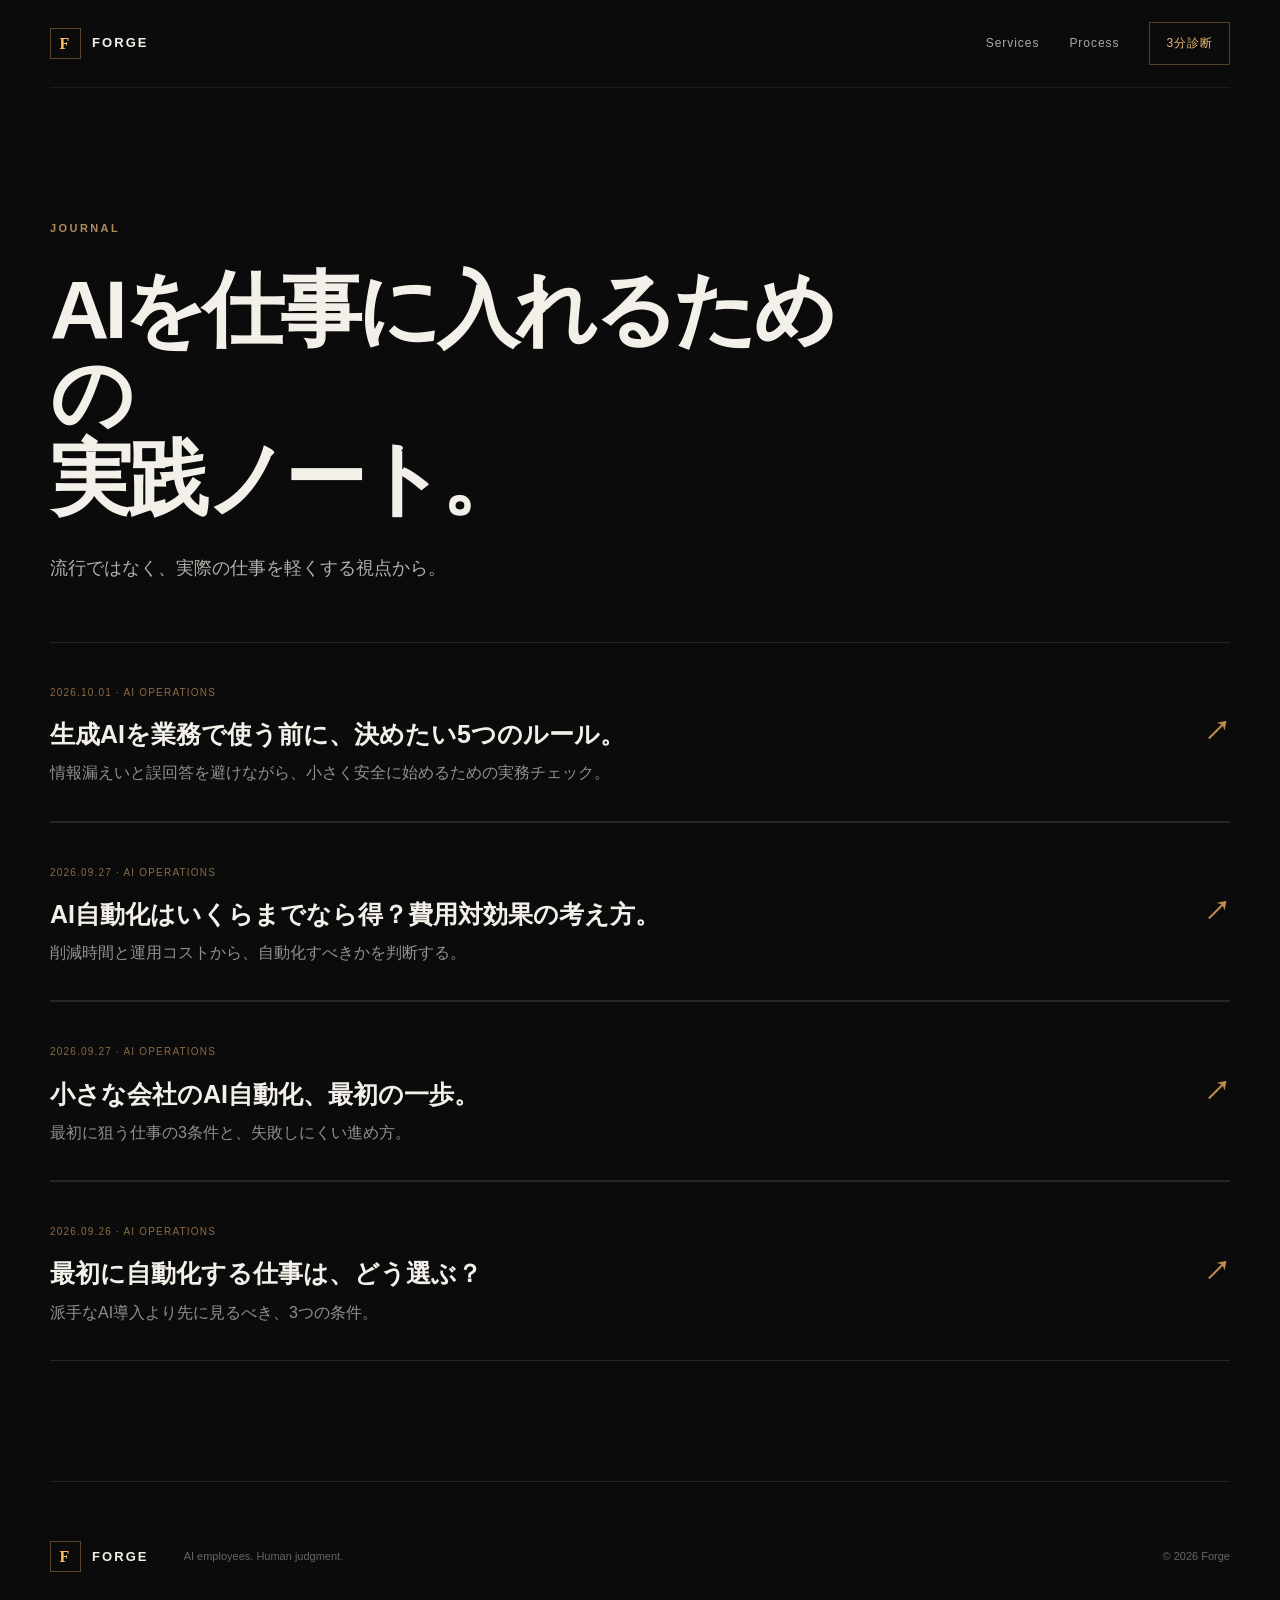
==== blog/index.html @ fe48eb24 "Fix Journal CTA to privacy-safe self audit" ====
<!doctype html><html lang="ja"><head><meta charset="utf-8"><meta name="viewport" content="width=device-width,initial-scale=1"><title>Journal — Forge</title><meta name="description" content="AIと自動化を仕事に入れるためのForge実践ノート。"><link rel="canonical" href="https://gtakanowork-pixel.github.io/forge-site/blog/"><link rel="stylesheet" href="../assets/style.css"></head><body><header class="nav wrap"><a class="brand" href="../"><span class="mark">F</span>FORGE</a><nav><a href="../#services">Services</a><a href="../#process">Process</a><a class="nav-cta" href="../ai-automation-audit.html">3分診断</a></nav></header><main class="wrap section"><div class="section-head"><p class="kicker">JOURNAL</p><h1 style="font-size:clamp(48px,7vw,82px)">AIを仕事に入れるための<br>実践ノート。</h1><p class="lead">流行ではなく、実際の仕事を軽くする視点から。</p></div><a class="article-link" href="generative-ai-small-business-security-checklist.html"><div><span>2026.10.01 · AI OPERATIONS</span><h3>生成AIを業務で使う前に、決めたい5つのルール。</h3><p>情報漏えいと誤回答を避けながら、小さく安全に始めるための実務チェック。</p></div><b>↗</b></a><a class="article-link" href="ai-automation-cost-roi.html"><div><span>2026.09.27 · AI OPERATIONS</span><h3>AI自動化はいくらまでなら得？費用対効果の考え方。</h3><p>削減時間と運用コストから、自動化すべきかを判断する。</p></div><b>↗</b></a><a class="article-link" href="ai-automation-small-business-start.html"><div><span>2026.09.27 · AI OPERATIONS</span><h3>小さな会社のAI自動化、最初の一歩。</h3><p>最初に狙う仕事の3条件と、失敗しにくい進め方。</p></div><b>↗</b></a><a class="article-link" href="first-workflow-to-automate.html"><div><span>2026.09.26 · AI OPERATIONS</span><h3>最初に自動化する仕事は、どう選ぶ？</h3><p>派手なAI導入より先に見るべき、3つの条件。</p></div><b>↗</b></a></main><footer class="wrap"><div class="brand"><span class="mark">F</span>FORGE</div><p>AI employees. Human judgment.</p><p>© 2026 Forge</p></footer></body></html>
---- assets/style.css ----
:root{--bg:#0b0b0c;--panel:#111113;--line:#26262a;--text:#f3f0e9;--muted:#9c9a95;--amber:#d99a45;--amber2:#ffbd68;--max:1180px}*{box-sizing:border-box}html{scroll-behavior:smooth}body{margin:0;background:var(--bg);color:var(--text);font-family:-apple-system,BlinkMacSystemFont,"Segoe UI","Noto Sans JP",sans-serif;line-height:1.7}.wrap{width:min(calc(100% - 40px),var(--max));margin:auto}.nav{height:88px;display:flex;align-items:center;justify-content:space-between;border-bottom:1px solid #1b1b1e}.brand{display:flex;align-items:center;gap:11px;color:var(--text);text-decoration:none;font-weight:750;letter-spacing:.16em;font-size:13px}.mark{display:grid;place-items:center;width:31px;height:31px;border:1px solid #5b4630;color:var(--amber2);font-family:Georgia,serif;font-size:16px}.nav nav{display:flex;align-items:center;gap:30px}.nav nav a{color:#aaa8a3;text-decoration:none;font-size:12px;letter-spacing:.08em}.nav nav a:hover{color:#fff}.nav-cta{border:1px solid #51402d;padding:10px 16px;color:#e8b773!important}.hero{min-height:780px;padding:120px 0 90px;position:relative;overflow:hidden}.eyebrow,.kicker{font-size:11px;letter-spacing:.22em;color:#b08a5a;font-weight:700}.eyebrow{display:flex;align-items:center;gap:12px}.eyebrow span{width:32px;height:1px;background:var(--amber)}h1{font-size:clamp(52px,7.5vw,104px);line-height:1.03;letter-spacing:-.055em;margin:30px 0 32px;max-width:850px;font-weight:650}h1 em{font-family:Georgia,"Yu Mincho",serif;font-style:normal;font-weight:400;color:#e2b574}.lead{color:#b3b0aa;font-size:18px;max-width:610px}.actions{display:flex;gap:12px;margin-top:40px}.button{display:inline-block;text-decoration:none;padding:14px 22px;font-size:13px;letter-spacing:.04em;border:1px solid #343438}.primary{background:#e1a24f;color:#111;border-color:#e1a24f;font-weight:700}.primary:hover{background:#f0b868}.ghost{color:#d0cdc7}.hero-panel{position:absolute;right:0;top:150px;width:47%;height:520px;opacity:.9}.grid{position:absolute;inset:0;background-image:linear-gradient(#29231c55 1px,transparent 1px),linear-gradient(90deg,#29231c55 1px,transparent 1px);background-size:46px 46px;mask-image:linear-gradient(to bottom,transparent,#000 25%,#000 70%,transparent)}.orb{position:absolute;width:300px;height:300px;border-radius:50%;right:80px;top:90px;background:radial-gradient(circle at 40% 40%,#d9963b35,transparent 62%);box-shadow:0 0 100px #c77b1e22;border:1px solid #6a4c292c}.panel{position:absolute;background:#111114dd;border:1px solid #3a3025;padding:15px 18px;width:190px;backdrop-filter:blur(6px)}.panel b{color:#d69a4e;font-size:10px;margin-right:15px}.panel span{font-size:10px;letter-spacing:.13em;color:#a8a49d}.p1{top:80px;left:20px}.p2{top:230px;right:10px}.p3{bottom:70px;left:80px}.signal{position:absolute;height:1px;background:linear-gradient(90deg,transparent,#e2a654,transparent);width:220px;transform:rotate(24deg);opacity:.55}.s1{top:205px;left:145px}.s2{top:330px;left:175px;transform:rotate(-26deg)}.statement{padding:120px 0;border-top:1px solid #1f1f22;border-bottom:1px solid #1f1f22}.statement h2,.section-head h2,.contact h2{font-size:clamp(34px,5vw,62px);line-height:1.2;letter-spacing:-.035em;margin:16px 0 26px;max-width:900px}.statement h2 span{color:#d7a45f}.statement>p:last-child{max-width:650px;color:var(--muted);font-size:16px}.section{padding:120px 0}.section-head{margin-bottom:58px}.cards{display:grid;grid-template-columns:repeat(3,1fr);border-top:1px solid var(--line);border-bottom:1px solid var(--line)}.cards article{padding:38px 32px 42px 0;border-right:1px solid var(--line);min-height:310px}.cards article+article{padding-left:32px}.cards article:last-child{border-right:0}.cards span{font-family:Georgia,serif;color:#8d6840}.cards h3{font-size:24px;margin:55px 0 16px}.cards p{color:#aaa7a1;font-size:14px}.cards small{display:block;color:#6f6d69;margin-top:30px;font-size:10px;letter-spacing:.08em}.process{background:#0f0f11;border-top:1px solid #1c1c20;border-bottom:1px solid #1c1c20}.process ol{list-style:none;padding:0;margin:0}.process li{display:grid;grid-template-columns:100px 1fr;border-top:1px solid var(--line);padding:32px 0}.process li>b{font-family:Georgia,serif;color:#9c7345;font-weight:400}.process h3{margin:0;font-size:22px}.process p{color:#999691;margin:7px 0 0}.article-link{display:flex;justify-content:space-between;align-items:center;text-decoration:none;color:inherit;border-top:1px solid var(--line);border-bottom:1px solid var(--line);padding:34px 0}.article-link span{font-size:10px;letter-spacing:.12em;color:#8e6a43}.article-link h3{font-size:25px;margin:9px 0 4px}.article-link p{color:#92908b;margin:0}.article-link>b{font-size:26px;color:#c38d4b}.contact{padding:120px 0 140px;text-align:center}.contact h2{margin-left:auto;margin-right:auto}.contact>p:not(.kicker){max-width:650px;margin:0 auto 34px;color:#aaa7a1}.contact small{display:block;margin:18px auto;color:#696763;max-width:600px}footer{border-top:1px solid #222226;min-height:150px;display:flex;align-items:center;gap:35px;color:#686662;font-size:11px}footer p:last-child{margin-left:auto}.article{max-width:820px;padding:100px 0 140px}.article .meta{font-size:11px;color:#9a7448;letter-spacing:.12em}.article h1{font-size:clamp(42px,6vw,72px);margin-top:20px}.article h2{font-size:28px;margin-top:58px}.article p,.article li{color:#b4b1ab}.article strong{color:#eeeae2}.back{color:#c59151;text-decoration:none;font-size:12px}@media(max-width:800px){.nav nav a:not(.nav-cta){display:none}.hero{padding-top:80px;min-height:780px}.hero-panel{position:relative;top:auto;width:100%;height:350px;margin-top:50px}.cards{grid-template-columns:1fr}.cards article,.cards article+article{border-right:0;border-bottom:1px solid var(--line);padding:30px 0;min-height:auto}.cards h3{margin-top:25px}.process li{grid-template-columns:60px 1fr}footer{flex-wrap:wrap;padding:35px 0}footer p:last-child{margin-left:0}.actions{flex-wrap:wrap}}
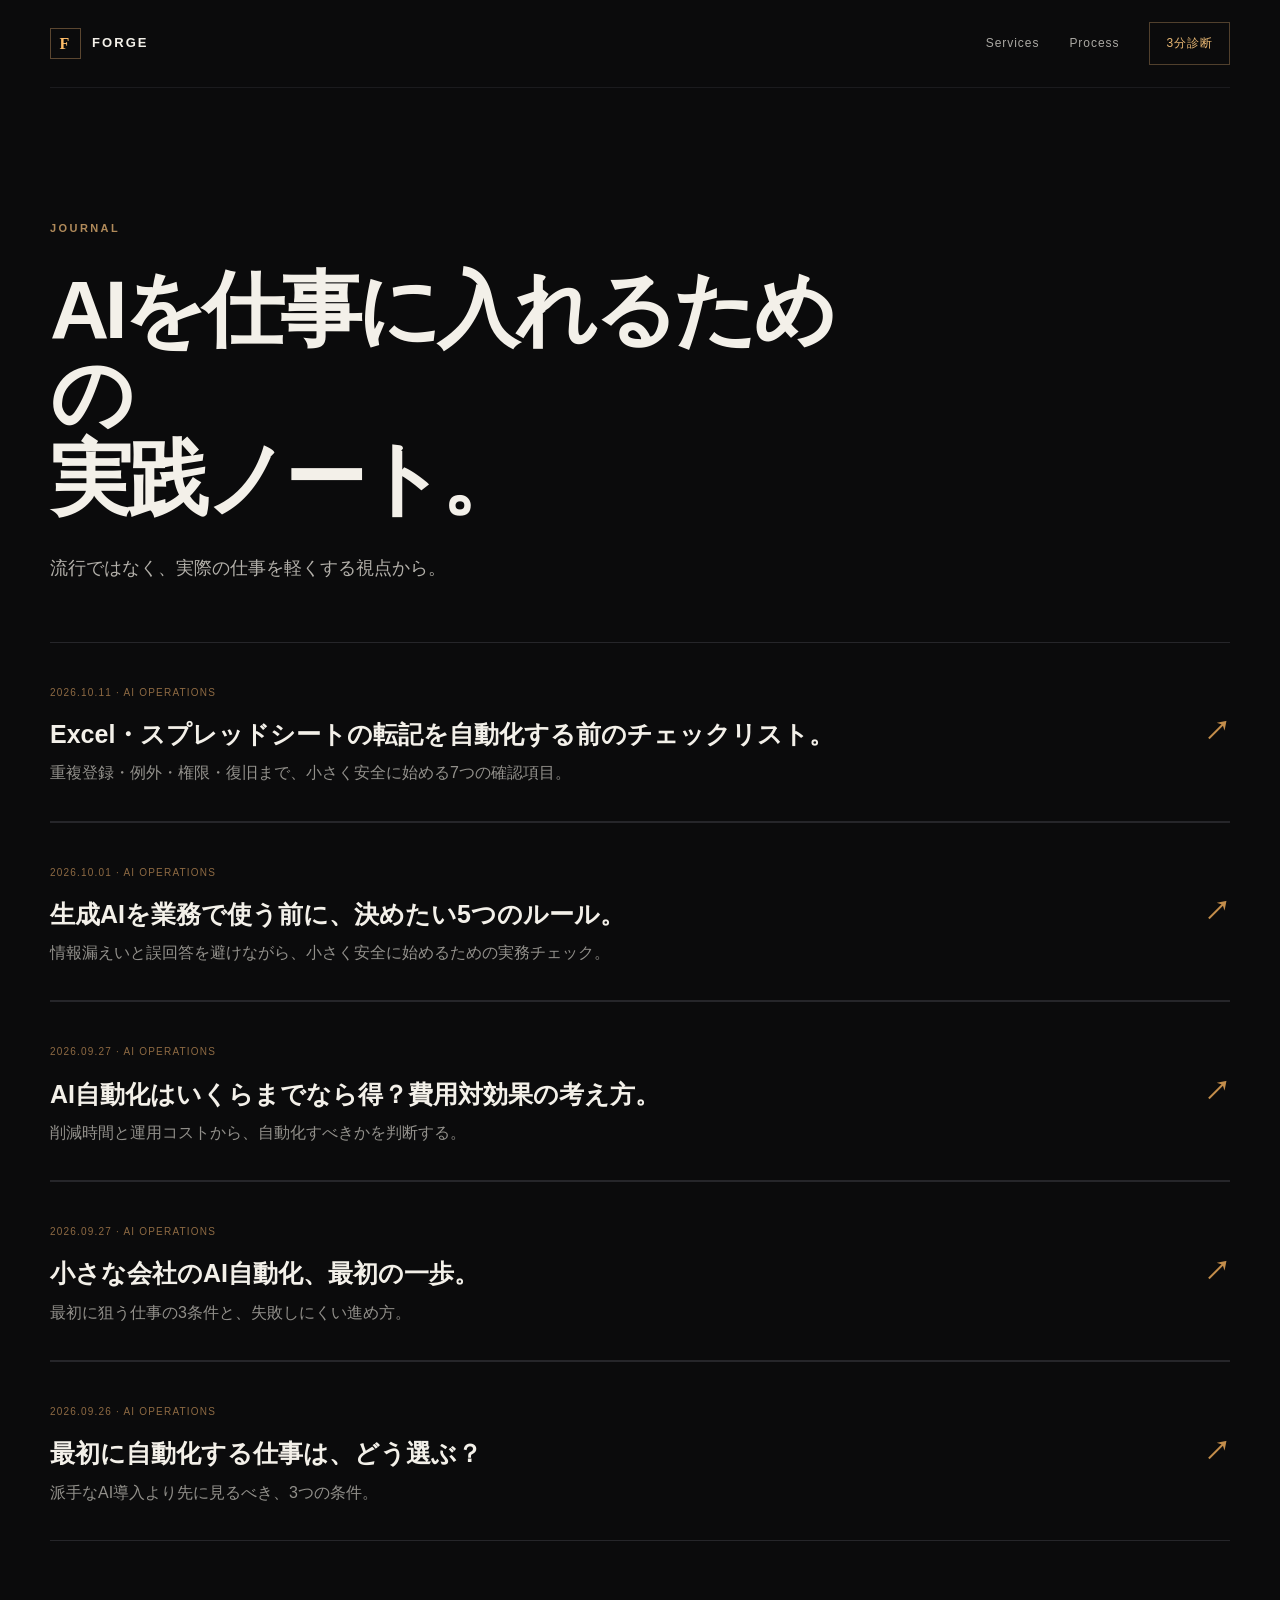
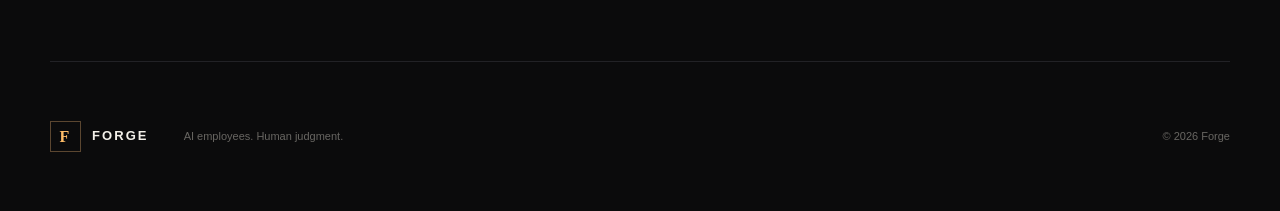
==== commit edeaf51b: "Add spreadsheet checklist to Forge journal" ====
--- a/blog/index.html
+++ b/blog/index.html
@@ -1 +1 @@
-<!doctype html><html lang="ja"><head><meta charset="utf-8"><meta name="viewport" content="width=device-width,initial-scale=1"><title>Journal — Forge</title><meta name="description" content="AIと自動化を仕事に入れるためのForge実践ノート。"><link rel="canonical" href="https://gtakanowork-pixel.github.io/forge-site/blog/"><link rel="stylesheet" href="../assets/style.css"></head><body><header class="nav wrap"><a class="brand" href="../"><span class="mark">F</span>FORGE</a><nav><a href="../#services">Services</a><a href="../#process">Process</a><a class="nav-cta" href="../ai-automation-audit.html">3分診断</a></nav></header><main class="wrap section"><div class="section-head"><p class="kicker">JOURNAL</p><h1 style="font-size:clamp(48px,7vw,82px)">AIを仕事に入れるための<br>実践ノート。</h1><p class="lead">流行ではなく、実際の仕事を軽くする視点から。</p></div><a class="article-link" href="generative-ai-small-business-security-checklist.html"><div><span>2026.10.01 · AI OPERATIONS</span><h3>生成AIを業務で使う前に、決めたい5つのルール。</h3><p>情報漏えいと誤回答を避けながら、小さく安全に始めるための実務チェック。</p></div><b>↗</b></a><a class="article-link" href="ai-automation-cost-roi.html"><div><span>2026.09.27 · AI OPERATIONS</span><h3>AI自動化はいくらまでなら得？費用対効果の考え方。</h3><p>削減時間と運用コストから、自動化すべきかを判断する。</p></div><b>↗</b></a><a class="article-link" href="ai-automation-small-business-start.html"><div><span>2026.09.27 · AI OPERATIONS</span><h3>小さな会社のAI自動化、最初の一歩。</h3><p>最初に狙う仕事の3条件と、失敗しにくい進め方。</p></div><b>↗</b></a><a class="article-link" href="first-workflow-to-automate.html"><div><span>2026.09.26 · AI OPERATIONS</span><h3>最初に自動化する仕事は、どう選ぶ？</h3><p>派手なAI導入より先に見るべき、3つの条件。</p></div><b>↗</b></a></main><footer class="wrap"><div class="brand"><span class="mark">F</span>FORGE</div><p>AI employees. Human judgment.</p><p>© 2026 Forge</p></footer></body></html>+<!doctype html><html lang="ja"><head><meta charset="utf-8"><meta name="viewport" content="width=device-width,initial-scale=1"><title>Journal — Forge</title><meta name="description" content="AIと自動化を仕事に入れるためのForge実践ノート。"><link rel="canonical" href="https://gtakanowork-pixel.github.io/forge-site/blog/"><link rel="stylesheet" href="../assets/style.css"></head><body><header class="nav wrap"><a class="brand" href="../"><span class="mark">F</span>FORGE</a><nav><a href="../#services">Services</a><a href="../#process">Process</a><a class="nav-cta" href="../ai-automation-audit.html">3分診断</a></nav></header><main class="wrap section"><div class="section-head"><p class="kicker">JOURNAL</p><h1 style="font-size:clamp(48px,7vw,82px)">AIを仕事に入れるための<br>実践ノート。</h1><p class="lead">流行ではなく、実際の仕事を軽くする視点から。</p></div><a class="article-link" href="spreadsheet-data-entry-automation-checklist.html"><div><span>2026.10.11 · AI OPERATIONS</span><h3>Excel・スプレッドシートの転記を自動化する前のチェックリスト。</h3><p>重複登録・例外・権限・復旧まで、小さく安全に始める7つの確認項目。</p></div><b>↗</b></a><a class="article-link" href="generative-ai-small-business-security-checklist.html"><div><span>2026.10.01 · AI OPERATIONS</span><h3>生成AIを業務で使う前に、決めたい5つのルール。</h3><p>情報漏えいと誤回答を避けながら、小さく安全に始めるための実務チェック。</p></div><b>↗</b></a><a class="article-link" href="ai-automation-cost-roi.html"><div><span>2026.09.27 · AI OPERATIONS</span><h3>AI自動化はいくらまでなら得？費用対効果の考え方。</h3><p>削減時間と運用コストから、自動化すべきかを判断する。</p></div><b>↗</b></a><a class="article-link" href="ai-automation-small-business-start.html"><div><span>2026.09.27 · AI OPERATIONS</span><h3>小さな会社のAI自動化、最初の一歩。</h3><p>最初に狙う仕事の3条件と、失敗しにくい進め方。</p></div><b>↗</b></a><a class="article-link" href="first-workflow-to-automate.html"><div><span>2026.09.26 · AI OPERATIONS</span><h3>最初に自動化する仕事は、どう選ぶ？</h3><p>派手なAI導入より先に見るべき、3つの条件。</p></div><b>↗</b></a></main><footer class="wrap"><div class="brand"><span class="mark">F</span>FORGE</div><p>AI employees. Human judgment.</p><p>© 2026 Forge</p></footer></body></html>
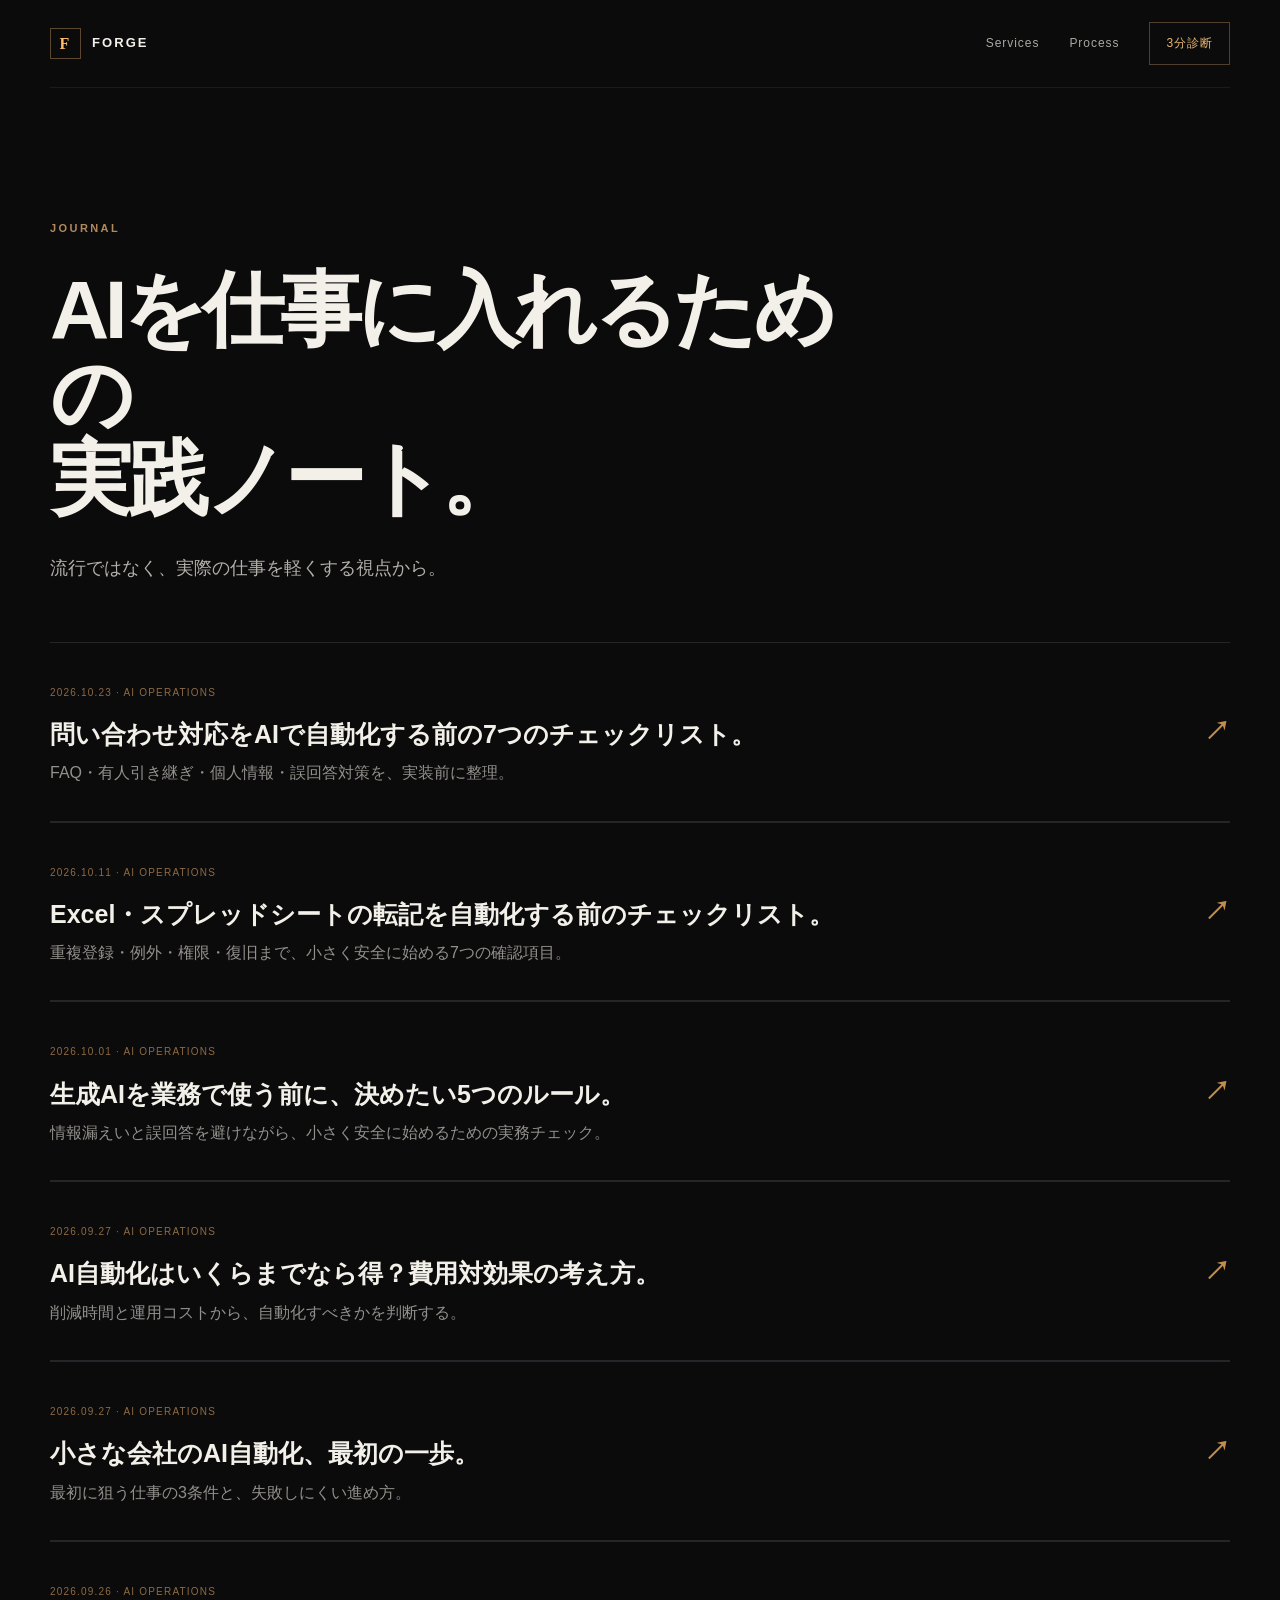
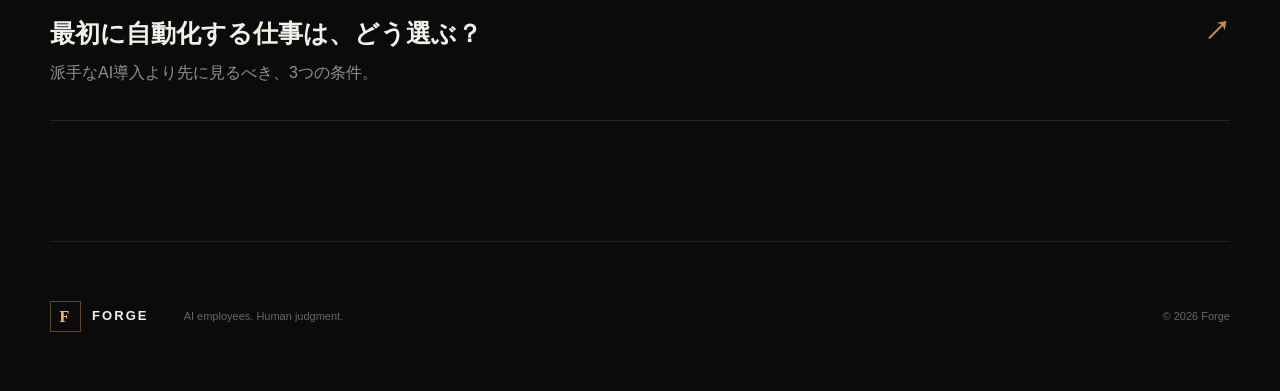
==== commit 81e8e12f: "content(site): link customer-support AI guide and refresh discovery metadata" ====
--- a/blog/index.html
+++ b/blog/index.html
@@ -1 +1 @@
-<!doctype html><html lang="ja"><head><meta charset="utf-8"><meta name="viewport" content="width=device-width,initial-scale=1"><title>Journal — Forge</title><meta name="description" content="AIと自動化を仕事に入れるためのForge実践ノート。"><link rel="canonical" href="https://gtakanowork-pixel.github.io/forge-site/blog/"><link rel="stylesheet" href="../assets/style.css"></head><body><header class="nav wrap"><a class="brand" href="../"><span class="mark">F</span>FORGE</a><nav><a href="../#services">Services</a><a href="../#process">Process</a><a class="nav-cta" href="../ai-automation-audit.html">3分診断</a></nav></header><main class="wrap section"><div class="section-head"><p class="kicker">JOURNAL</p><h1 style="font-size:clamp(48px,7vw,82px)">AIを仕事に入れるための<br>実践ノート。</h1><p class="lead">流行ではなく、実際の仕事を軽くする視点から。</p></div><a class="article-link" href="spreadsheet-data-entry-automation-checklist.html"><div><span>2026.10.11 · AI OPERATIONS</span><h3>Excel・スプレッドシートの転記を自動化する前のチェックリスト。</h3><p>重複登録・例外・権限・復旧まで、小さく安全に始める7つの確認項目。</p></div><b>↗</b></a><a class="article-link" href="generative-ai-small-business-security-checklist.html"><div><span>2026.10.01 · AI OPERATIONS</span><h3>生成AIを業務で使う前に、決めたい5つのルール。</h3><p>情報漏えいと誤回答を避けながら、小さく安全に始めるための実務チェック。</p></div><b>↗</b></a><a class="article-link" href="ai-automation-cost-roi.html"><div><span>2026.09.27 · AI OPERATIONS</span><h3>AI自動化はいくらまでなら得？費用対効果の考え方。</h3><p>削減時間と運用コストから、自動化すべきかを判断する。</p></div><b>↗</b></a><a class="article-link" href="ai-automation-small-business-start.html"><div><span>2026.09.27 · AI OPERATIONS</span><h3>小さな会社のAI自動化、最初の一歩。</h3><p>最初に狙う仕事の3条件と、失敗しにくい進め方。</p></div><b>↗</b></a><a class="article-link" href="first-workflow-to-automate.html"><div><span>2026.09.26 · AI OPERATIONS</span><h3>最初に自動化する仕事は、どう選ぶ？</h3><p>派手なAI導入より先に見るべき、3つの条件。</p></div><b>↗</b></a></main><footer class="wrap"><div class="brand"><span class="mark">F</span>FORGE</div><p>AI employees. Human judgment.</p><p>© 2026 Forge</p></footer></body></html>+<!doctype html><html lang="ja"><head><meta charset="utf-8"><meta name="viewport" content="width=device-width,initial-scale=1"><title>Journal — Forge</title><meta name="description" content="AIと自動化を仕事に入れるためのForge実践ノート。"><link rel="canonical" href="https://gtakanowork-pixel.github.io/forge-site/blog/"><link rel="stylesheet" href="../assets/style.css"></head><body><header class="nav wrap"><a class="brand" href="../"><span class="mark">F</span>FORGE</a><nav><a href="../#services">Services</a><a href="../#process">Process</a><a class="nav-cta" href="../ai-automation-audit.html">3分診断</a></nav></header><main class="wrap section"><div class="section-head"><p class="kicker">JOURNAL</p><h1 style="font-size:clamp(48px,7vw,82px)">AIを仕事に入れるための<br>実践ノート。</h1><p class="lead">流行ではなく、実際の仕事を軽くする視点から。</p></div><a class="article-link" href="customer-support-ai-automation-checklist.html"><div><span>2026.10.23 · AI OPERATIONS</span><h3>問い合わせ対応をAIで自動化する前の7つのチェックリスト。</h3><p>FAQ・有人引き継ぎ・個人情報・誤回答対策を、実装前に整理。</p></div><b>↗</b></a><a class="article-link" href="spreadsheet-data-entry-automation-checklist.html"><div><span>2026.10.11 · AI OPERATIONS</span><h3>Excel・スプレッドシートの転記を自動化する前のチェックリスト。</h3><p>重複登録・例外・権限・復旧まで、小さく安全に始める7つの確認項目。</p></div><b>↗</b></a><a class="article-link" href="generative-ai-small-business-security-checklist.html"><div><span>2026.10.01 · AI OPERATIONS</span><h3>生成AIを業務で使う前に、決めたい5つのルール。</h3><p>情報漏えいと誤回答を避けながら、小さく安全に始めるための実務チェック。</p></div><b>↗</b></a><a class="article-link" href="ai-automation-cost-roi.html"><div><span>2026.09.27 · AI OPERATIONS</span><h3>AI自動化はいくらまでなら得？費用対効果の考え方。</h3><p>削減時間と運用コストから、自動化すべきかを判断する。</p></div><b>↗</b></a><a class="article-link" href="ai-automation-small-business-start.html"><div><span>2026.09.27 · AI OPERATIONS</span><h3>小さな会社のAI自動化、最初の一歩。</h3><p>最初に狙う仕事の3条件と、失敗しにくい進め方。</p></div><b>↗</b></a><a class="article-link" href="first-workflow-to-automate.html"><div><span>2026.09.26 · AI OPERATIONS</span><h3>最初に自動化する仕事は、どう選ぶ？</h3><p>派手なAI導入より先に見るべき、3つの条件。</p></div><b>↗</b></a></main><footer class="wrap"><div class="brand"><span class="mark">F</span>FORGE</div><p>AI employees. Human judgment.</p><p>© 2026 Forge</p></footer></body></html>
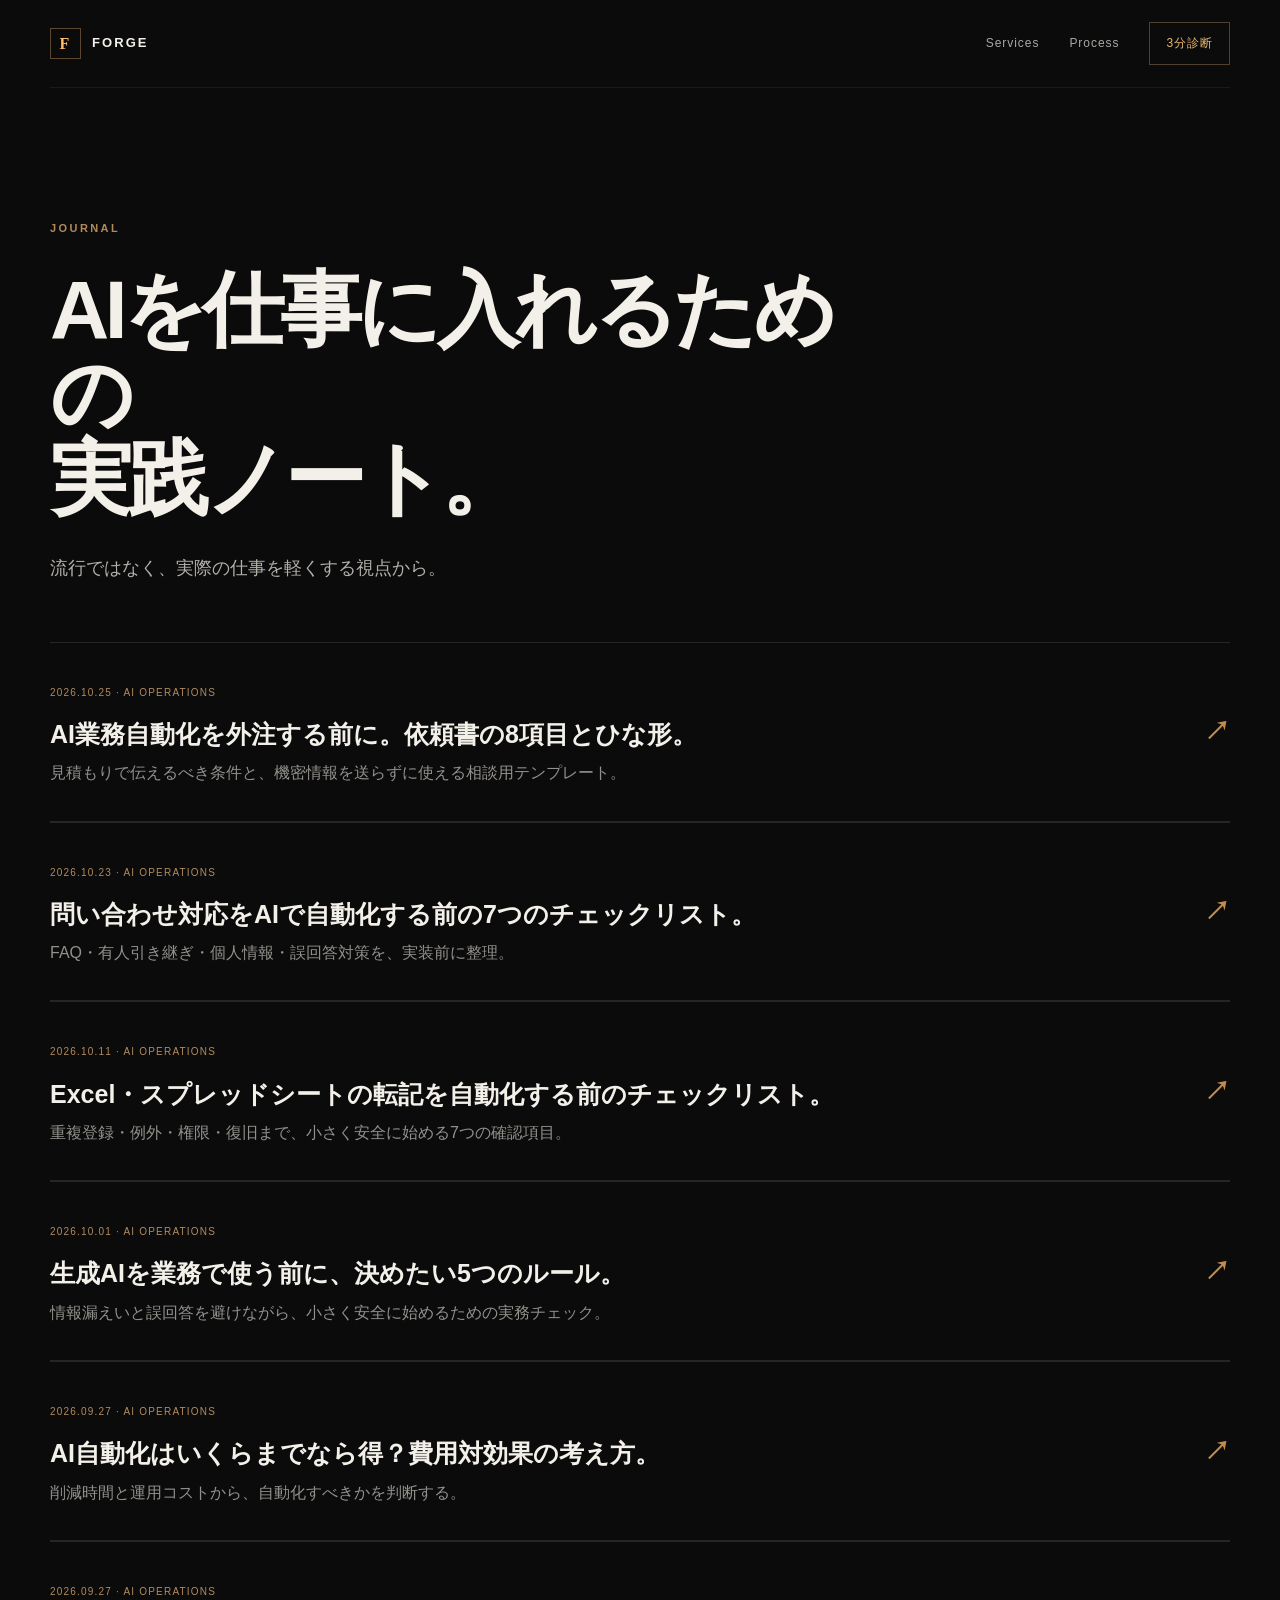
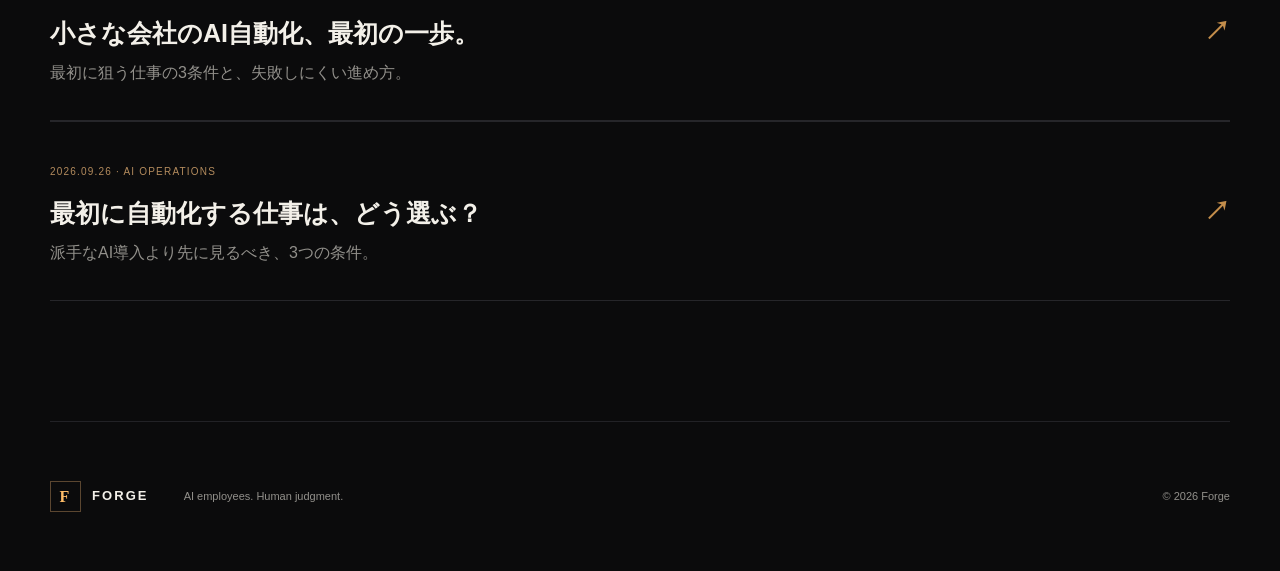
==== commit c0c94b5f: "Publish practical AI automation outsourcing brief template and index it" ====
--- a/blog/index.html
+++ b/blog/index.html
@@ -1 +1 @@
-<!doctype html><html lang="ja"><head><meta charset="utf-8"><meta name="viewport" content="width=device-width,initial-scale=1"><title>Journal — Forge</title><meta name="description" content="AIと自動化を仕事に入れるためのForge実践ノート。"><link rel="canonical" href="https://gtakanowork-pixel.github.io/forge-site/blog/"><link rel="stylesheet" href="../assets/style.css"></head><body><header class="nav wrap"><a class="brand" href="../"><span class="mark">F</span>FORGE</a><nav><a href="../#services">Services</a><a href="../#process">Process</a><a class="nav-cta" href="../ai-automation-audit.html">3分診断</a></nav></header><main class="wrap section"><div class="section-head"><p class="kicker">JOURNAL</p><h1 style="font-size:clamp(48px,7vw,82px)">AIを仕事に入れるための<br>実践ノート。</h1><p class="lead">流行ではなく、実際の仕事を軽くする視点から。</p></div><a class="article-link" href="customer-support-ai-automation-checklist.html"><div><span>2026.10.23 · AI OPERATIONS</span><h3>問い合わせ対応をAIで自動化する前の7つのチェックリスト。</h3><p>FAQ・有人引き継ぎ・個人情報・誤回答対策を、実装前に整理。</p></div><b>↗</b></a><a class="article-link" href="spreadsheet-data-entry-automation-checklist.html"><div><span>2026.10.11 · AI OPERATIONS</span><h3>Excel・スプレッドシートの転記を自動化する前のチェックリスト。</h3><p>重複登録・例外・権限・復旧まで、小さく安全に始める7つの確認項目。</p></div><b>↗</b></a><a class="article-link" href="generative-ai-small-business-security-checklist.html"><div><span>2026.10.01 · AI OPERATIONS</span><h3>生成AIを業務で使う前に、決めたい5つのルール。</h3><p>情報漏えいと誤回答を避けながら、小さく安全に始めるための実務チェック。</p></div><b>↗</b></a><a class="article-link" href="ai-automation-cost-roi.html"><div><span>2026.09.27 · AI OPERATIONS</span><h3>AI自動化はいくらまでなら得？費用対効果の考え方。</h3><p>削減時間と運用コストから、自動化すべきかを判断する。</p></div><b>↗</b></a><a class="article-link" href="ai-automation-small-business-start.html"><div><span>2026.09.27 · AI OPERATIONS</span><h3>小さな会社のAI自動化、最初の一歩。</h3><p>最初に狙う仕事の3条件と、失敗しにくい進め方。</p></div><b>↗</b></a><a class="article-link" href="first-workflow-to-automate.html"><div><span>2026.09.26 · AI OPERATIONS</span><h3>最初に自動化する仕事は、どう選ぶ？</h3><p>派手なAI導入より先に見るべき、3つの条件。</p></div><b>↗</b></a></main><footer class="wrap"><div class="brand"><span class="mark">F</span>FORGE</div><p>AI employees. Human judgment.</p><p>© 2026 Forge</p></footer></body></html>+<!doctype html><html lang="ja"><head><meta charset="utf-8"><meta name="viewport" content="width=device-width,initial-scale=1"><title>Journal — Forge</title><meta name="description" content="AIと自動化を仕事に入れるためのForge実践ノート。"><link rel="canonical" href="https://gtakanowork-pixel.github.io/forge-site/blog/"><link rel="stylesheet" href="../assets/style.css"></head><body><header class="nav wrap"><a class="brand" href="../"><span class="mark">F</span>FORGE</a><nav><a href="../#services">Services</a><a href="../#process">Process</a><a class="nav-cta" href="../ai-automation-audit.html">3分診断</a></nav></header><main class="wrap section"><div class="section-head"><p class="kicker">JOURNAL</p><h1 style="font-size:clamp(48px,7vw,82px)">AIを仕事に入れるための<br>実践ノート。</h1><p class="lead">流行ではなく、実際の仕事を軽くする視点から。</p></div><a class="article-link" href="ai-automation-outsourcing-brief-template.html"><div><span>2026.10.25 · AI OPERATIONS</span><h3>AI業務自動化を外注する前に。依頼書の8項目とひな形。</h3><p>見積もりで伝えるべき条件と、機密情報を送らずに使える相談用テンプレート。</p></div><b>↗</b></a><a class="article-link" href="customer-support-ai-automation-checklist.html"><div><span>2026.10.23 · AI OPERATIONS</span><h3>問い合わせ対応をAIで自動化する前の7つのチェックリスト。</h3><p>FAQ・有人引き継ぎ・個人情報・誤回答対策を、実装前に整理。</p></div><b>↗</b></a><a class="article-link" href="spreadsheet-data-entry-automation-checklist.html"><div><span>2026.10.11 · AI OPERATIONS</span><h3>Excel・スプレッドシートの転記を自動化する前のチェックリスト。</h3><p>重複登録・例外・権限・復旧まで、小さく安全に始める7つの確認項目。</p></div><b>↗</b></a><a class="article-link" href="generative-ai-small-business-security-checklist.html"><div><span>2026.10.01 · AI OPERATIONS</span><h3>生成AIを業務で使う前に、決めたい5つのルール。</h3><p>情報漏えいと誤回答を避けながら、小さく安全に始めるための実務チェック。</p></div><b>↗</b></a><a class="article-link" href="ai-automation-cost-roi.html"><div><span>2026.09.27 · AI OPERATIONS</span><h3>AI自動化はいくらまでなら得？費用対効果の考え方。</h3><p>削減時間と運用コストから、自動化すべきかを判断する。</p></div><b>↗</b></a><a class="article-link" href="ai-automation-small-business-start.html"><div><span>2026.09.27 · AI OPERATIONS</span><h3>小さな会社のAI自動化、最初の一歩。</h3><p>最初に狙う仕事の3条件と、失敗しにくい進め方。</p></div><b>↗</b></a><a class="article-link" href="first-workflow-to-automate.html"><div><span>2026.09.26 · AI OPERATIONS</span><h3>最初に自動化する仕事は、どう選ぶ？</h3><p>派手なAI導入より先に見るべき、3つの条件。</p></div><b>↗</b></a></main><footer class="wrap"><div class="brand"><span class="mark">F</span>FORGE</div><p>AI employees. Human judgment.</p><p>© 2026 Forge</p></footer></body></html>
--- a/assets/style.css
+++ b/assets/style.css
@@ -1 +1,5 @@
-:root{--bg:#0b0b0c;--panel:#111113;--line:#26262a;--text:#f3f0e9;--muted:#9c9a95;--amber:#d99a45;--amber2:#ffbd68;--max:1180px}*{box-sizing:border-box}html{scroll-behavior:smooth}body{margin:0;background:var(--bg);color:var(--text);font-family:-apple-system,BlinkMacSystemFont,"Segoe UI","Noto Sans JP",sans-serif;line-height:1.7}.wrap{width:min(calc(100% - 40px),var(--max));margin:auto}.nav{height:88px;display:flex;align-items:center;justify-content:space-between;border-bottom:1px solid #1b1b1e}.brand{display:flex;align-items:center;gap:11px;color:var(--text);text-decoration:none;font-weight:750;letter-spacing:.16em;font-size:13px}.mark{display:grid;place-items:center;width:31px;height:31px;border:1px solid #5b4630;color:var(--amber2);font-family:Georgia,serif;font-size:16px}.nav nav{display:flex;align-items:center;gap:30px}.nav nav a{color:#aaa8a3;text-decoration:none;font-size:12px;letter-spacing:.08em}.nav nav a:hover{color:#fff}.nav-cta{border:1px solid #51402d;padding:10px 16px;color:#e8b773!important}.hero{min-height:780px;padding:120px 0 90px;position:relative;overflow:hidden}.eyebrow,.kicker{font-size:11px;letter-spacing:.22em;color:#b08a5a;font-weight:700}.eyebrow{display:flex;align-items:center;gap:12px}.eyebrow span{width:32px;height:1px;background:var(--amber)}h1{font-size:clamp(52px,7.5vw,104px);line-height:1.03;letter-spacing:-.055em;margin:30px 0 32px;max-width:850px;font-weight:650}h1 em{font-family:Georgia,"Yu Mincho",serif;font-style:normal;font-weight:400;color:#e2b574}.lead{color:#b3b0aa;font-size:18px;max-width:610px}.actions{display:flex;gap:12px;margin-top:40px}.button{display:inline-block;text-decoration:none;padding:14px 22px;font-size:13px;letter-spacing:.04em;border:1px solid #343438}.primary{background:#e1a24f;color:#111;border-color:#e1a24f;font-weight:700}.primary:hover{background:#f0b868}.ghost{color:#d0cdc7}.hero-panel{position:absolute;right:0;top:150px;width:47%;height:520px;opacity:.9}.grid{position:absolute;inset:0;background-image:linear-gradient(#29231c55 1px,transparent 1px),linear-gradient(90deg,#29231c55 1px,transparent 1px);background-size:46px 46px;mask-image:linear-gradient(to bottom,transparent,#000 25%,#000 70%,transparent)}.orb{position:absolute;width:300px;height:300px;border-radius:50%;right:80px;top:90px;background:radial-gradient(circle at 40% 40%,#d9963b35,transparent 62%);box-shadow:0 0 100px #c77b1e22;border:1px solid #6a4c292c}.panel{position:absolute;background:#111114dd;border:1px solid #3a3025;padding:15px 18px;width:190px;backdrop-filter:blur(6px)}.panel b{color:#d69a4e;font-size:10px;margin-right:15px}.panel span{font-size:10px;letter-spacing:.13em;color:#a8a49d}.p1{top:80px;left:20px}.p2{top:230px;right:10px}.p3{bottom:70px;left:80px}.signal{position:absolute;height:1px;background:linear-gradient(90deg,transparent,#e2a654,transparent);width:220px;transform:rotate(24deg);opacity:.55}.s1{top:205px;left:145px}.s2{top:330px;left:175px;transform:rotate(-26deg)}.statement{padding:120px 0;border-top:1px solid #1f1f22;border-bottom:1px solid #1f1f22}.statement h2,.section-head h2,.contact h2{font-size:clamp(34px,5vw,62px);line-height:1.2;letter-spacing:-.035em;margin:16px 0 26px;max-width:900px}.statement h2 span{color:#d7a45f}.statement>p:last-child{max-width:650px;color:var(--muted);font-size:16px}.section{padding:120px 0}.section-head{margin-bottom:58px}.cards{display:grid;grid-template-columns:repeat(3,1fr);border-top:1px solid var(--line);border-bottom:1px solid var(--line)}.cards article{padding:38px 32px 42px 0;border-right:1px solid var(--line);min-height:310px}.cards article+article{padding-left:32px}.cards article:last-child{border-right:0}.cards span{font-family:Georgia,serif;color:#8d6840}.cards h3{font-size:24px;margin:55px 0 16px}.cards p{color:#aaa7a1;font-size:14px}.cards small{display:block;color:#6f6d69;margin-top:30px;font-size:10px;letter-spacing:.08em}.process{background:#0f0f11;border-top:1px solid #1c1c20;border-bottom:1px solid #1c1c20}.process ol{list-style:none;padding:0;margin:0}.process li{display:grid;grid-template-columns:100px 1fr;border-top:1px solid var(--line);padding:32px 0}.process li>b{font-family:Georgia,serif;color:#9c7345;font-weight:400}.process h3{margin:0;font-size:22px}.process p{color:#999691;margin:7px 0 0}.article-link{display:flex;justify-content:space-between;align-items:center;text-decoration:none;color:inherit;border-top:1px solid var(--line);border-bottom:1px solid var(--line);padding:34px 0}.article-link span{font-size:10px;letter-spacing:.12em;color:#8e6a43}.article-link h3{font-size:25px;margin:9px 0 4px}.article-link p{color:#92908b;margin:0}.article-link>b{font-size:26px;color:#c38d4b}.contact{padding:120px 0 140px;text-align:center}.contact h2{margin-left:auto;margin-right:auto}.contact>p:not(.kicker){max-width:650px;margin:0 auto 34px;color:#aaa7a1}.contact small{display:block;margin:18px auto;color:#696763;max-width:600px}footer{border-top:1px solid #222226;min-height:150px;display:flex;align-items:center;gap:35px;color:#686662;font-size:11px}footer p:last-child{margin-left:auto}.article{max-width:820px;padding:100px 0 140px}.article .meta{font-size:11px;color:#9a7448;letter-spacing:.12em}.article h1{font-size:clamp(42px,6vw,72px);margin-top:20px}.article h2{font-size:28px;margin-top:58px}.article p,.article li{color:#b4b1ab}.article strong{color:#eeeae2}.back{color:#c59151;text-decoration:none;font-size:12px}@media(max-width:800px){.nav nav a:not(.nav-cta){display:none}.hero{padding-top:80px;min-height:780px}.hero-panel{position:relative;top:auto;width:100%;height:350px;margin-top:50px}.cards{grid-template-columns:1fr}.cards article,.cards article+article{border-right:0;border-bottom:1px solid var(--line);padding:30px 0;min-height:auto}.cards h3{margin-top:25px}.process li{grid-template-columns:60px 1fr}footer{flex-wrap:wrap;padding:35px 0}footer p:last-child{margin-left:0}.actions{flex-wrap:wrap}}+:root{--bg:#0b0b0c;--panel:#111113;--line:#26262a;--text:#f3f0e9;--muted:#9c9a95;--amber:#d99a45;--amber2:#ffbd68;--max:1180px}*{box-sizing:border-box}html{scroll-behavior:smooth}body{margin:0;background:var(--bg);color:var(--text);font-family:-apple-system,BlinkMacSystemFont,"Segoe UI","Noto Sans JP",sans-serif;line-height:1.7}.wrap{width:min(calc(100% - 40px),var(--max));margin:auto}.nav{height:88px;display:flex;align-items:center;justify-content:space-between;border-bottom:1px solid #1b1b1e}.brand{display:flex;align-items:center;gap:11px;color:var(--text);text-decoration:none;font-weight:750;letter-spacing:.16em;font-size:13px}.mark{display:grid;place-items:center;width:31px;height:31px;border:1px solid #5b4630;color:var(--amber2);font-family:Georgia,serif;font-size:16px}.nav nav{display:flex;align-items:center;gap:30px}.nav nav a{color:#aaa8a3;text-decoration:none;font-size:12px;letter-spacing:.08em}.nav nav a:hover{color:#fff}.nav-cta{border:1px solid #51402d;padding:10px 16px;color:#e8b773!important}.hero{min-height:780px;padding:120px 0 90px;position:relative;overflow:hidden}.eyebrow,.kicker{font-size:11px;letter-spacing:.22em;color:#b08a5a;font-weight:700}.eyebrow{display:flex;align-items:center;gap:12px}.eyebrow span{width:32px;height:1px;background:var(--amber)}h1{font-size:clamp(52px,7.5vw,104px);line-height:1.03;letter-spacing:-.055em;margin:30px 0 32px;max-width:850px;font-weight:650}h1 em{font-family:Georgia,"Yu Mincho",serif;font-style:normal;font-weight:400;color:#e2b574}.lead{color:#b3b0aa;font-size:18px;max-width:610px}.actions{display:flex;gap:12px;margin-top:40px}.button{display:inline-block;text-decoration:none;padding:14px 22px;font-size:13px;letter-spacing:.04em;border:1px solid #343438}.primary{background:#e1a24f;color:#111;border-color:#e1a24f;font-weight:700}.primary:hover{background:#f0b868}.ghost{color:#d0cdc7}.hero-panel{position:absolute;right:0;top:150px;width:47%;height:520px;opacity:.9}.grid{position:absolute;inset:0;background-image:linear-gradient(#29231c55 1px,transparent 1px),linear-gradient(90deg,#29231c55 1px,transparent 1px);background-size:46px 46px;mask-image:linear-gradient(to bottom,transparent,#000 25%,#000 70%,transparent)}.orb{position:absolute;width:300px;height:300px;border-radius:50%;right:80px;top:90px;background:radial-gradient(circle at 40% 40%,#d9963b35,transparent 62%);box-shadow:0 0 100px #c77b1e22;border:1px solid #6a4c292c}.panel{position:absolute;background:#111114dd;border:1px solid #3a3025;padding:15px 18px;width:190px;backdrop-filter:blur(6px)}.panel b{color:#d69a4e;font-size:10px;margin-right:15px}.panel span{font-size:10px;letter-spacing:.13em;color:#a8a49d}.p1{top:80px;left:20px}.p2{top:230px;right:10px}.p3{bottom:70px;left:80px}.signal{position:absolute;height:1px;background:linear-gradient(90deg,transparent,#e2a654,transparent);width:220px;transform:rotate(24deg);opacity:.55}.s1{top:205px;left:145px}.s2{top:330px;left:175px;transform:rotate(-26deg)}.statement{padding:120px 0;border-top:1px solid #1f1f22;border-bottom:1px solid #1f1f22}.statement h2,.section-head h2,.contact h2{font-size:clamp(34px,5vw,62px);line-height:1.2;letter-spacing:-.035em;margin:16px 0 26px;max-width:900px}.statement h2 span{color:#d7a45f}.statement>p:last-child{max-width:650px;color:var(--muted);font-size:16px}.section{padding:120px 0}.section-head{margin-bottom:58px}.cards{display:grid;grid-template-columns:repeat(3,1fr);border-top:1px solid var(--line);border-bottom:1px solid var(--line)}.cards article{padding:38px 32px 42px 0;border-right:1px solid var(--line);min-height:310px}.cards article+article{padding-left:32px}.cards article:last-child{border-right:0}.cards span{font-family:Georgia,serif;color:#b08a5a}.cards h3{font-size:24px;margin:55px 0 16px}.cards p{color:#aaa7a1;font-size:14px}.cards small{display:block;color:#92908b;margin-top:30px;font-size:10px;letter-spacing:.08em}.process{background:#0f0f11;border-top:1px solid #1c1c20;border-bottom:1px solid #1c1c20}.process ol{list-style:none;padding:0;margin:0}.process li{display:grid;grid-template-columns:100px 1fr;border-top:1px solid var(--line);padding:32px 0}.process li>b{font-family:Georgia,serif;color:#9c7345;font-weight:400}.process h3{margin:0;font-size:22px}.process p{color:#999691;margin:7px 0 0}.article-link{display:flex;justify-content:space-between;align-items:center;text-decoration:none;color:inherit;border-top:1px solid var(--line);border-bottom:1px solid var(--line);padding:34px 0}.article-link span{font-size:10px;letter-spacing:.12em;color:#b38b5d}.article-link h3{font-size:25px;margin:9px 0 4px}.article-link p{color:#92908b;margin:0}.article-link>b{font-size:26px;color:#c38d4b}.contact{padding:120px 0 140px;text-align:center}.contact h2{margin-left:auto;margin-right:auto}.contact>p:not(.kicker){max-width:650px;margin:0 auto 34px;color:#aaa7a1}.contact small{display:block;margin:18px auto;color:#92908b;max-width:600px}footer{border-top:1px solid #222226;min-height:150px;display:flex;align-items:center;gap:35px;color:#92908b;font-size:11px}footer p:last-child{margin-left:auto}.article{max-width:820px;padding:100px 0 140px}.article .meta{font-size:11px;color:#9a7448;letter-spacing:.12em}.article h1{font-size:clamp(42px,6vw,72px);margin-top:20px}.article h2{font-size:28px;margin-top:58px}.article p,.article li{color:#b4b1ab}.article strong{color:#eeeae2}.back{color:#c59151;text-decoration:none;font-size:12px}@media(max-width:800px){.nav nav a:not(.nav-cta):not([href="blog/"]):not([href="./"]){display:none}.hero{padding-top:80px;min-height:780px}.hero-panel{position:relative;top:auto;width:100%;height:350px;margin-top:50px}.cards{grid-template-columns:1fr}.cards article,.cards article+article{border-right:0;border-bottom:1px solid var(--line);padding:30px 0;min-height:auto}.cards h3{margin-top:25px}.process li{grid-template-columns:60px 1fr}footer{flex-wrap:wrap;padding:35px 0}footer p:last-child{margin-left:0}.actions{flex-wrap:wrap}}
+/* Keyboard access and motion preferences for the free audit and ROI journey. */
+a:focus-visible,button:focus-visible,input:focus-visible{outline:3px solid #ffbd68;outline-offset:3px}
+@media(max-width:360px){.nav nav{gap:12px}.nav nav a{font-size:11px}.nav-cta{padding:8px 10px}.brand{gap:7px;font-size:11px}}
+@media(prefers-reduced-motion:reduce){html{scroll-behavior:auto}}
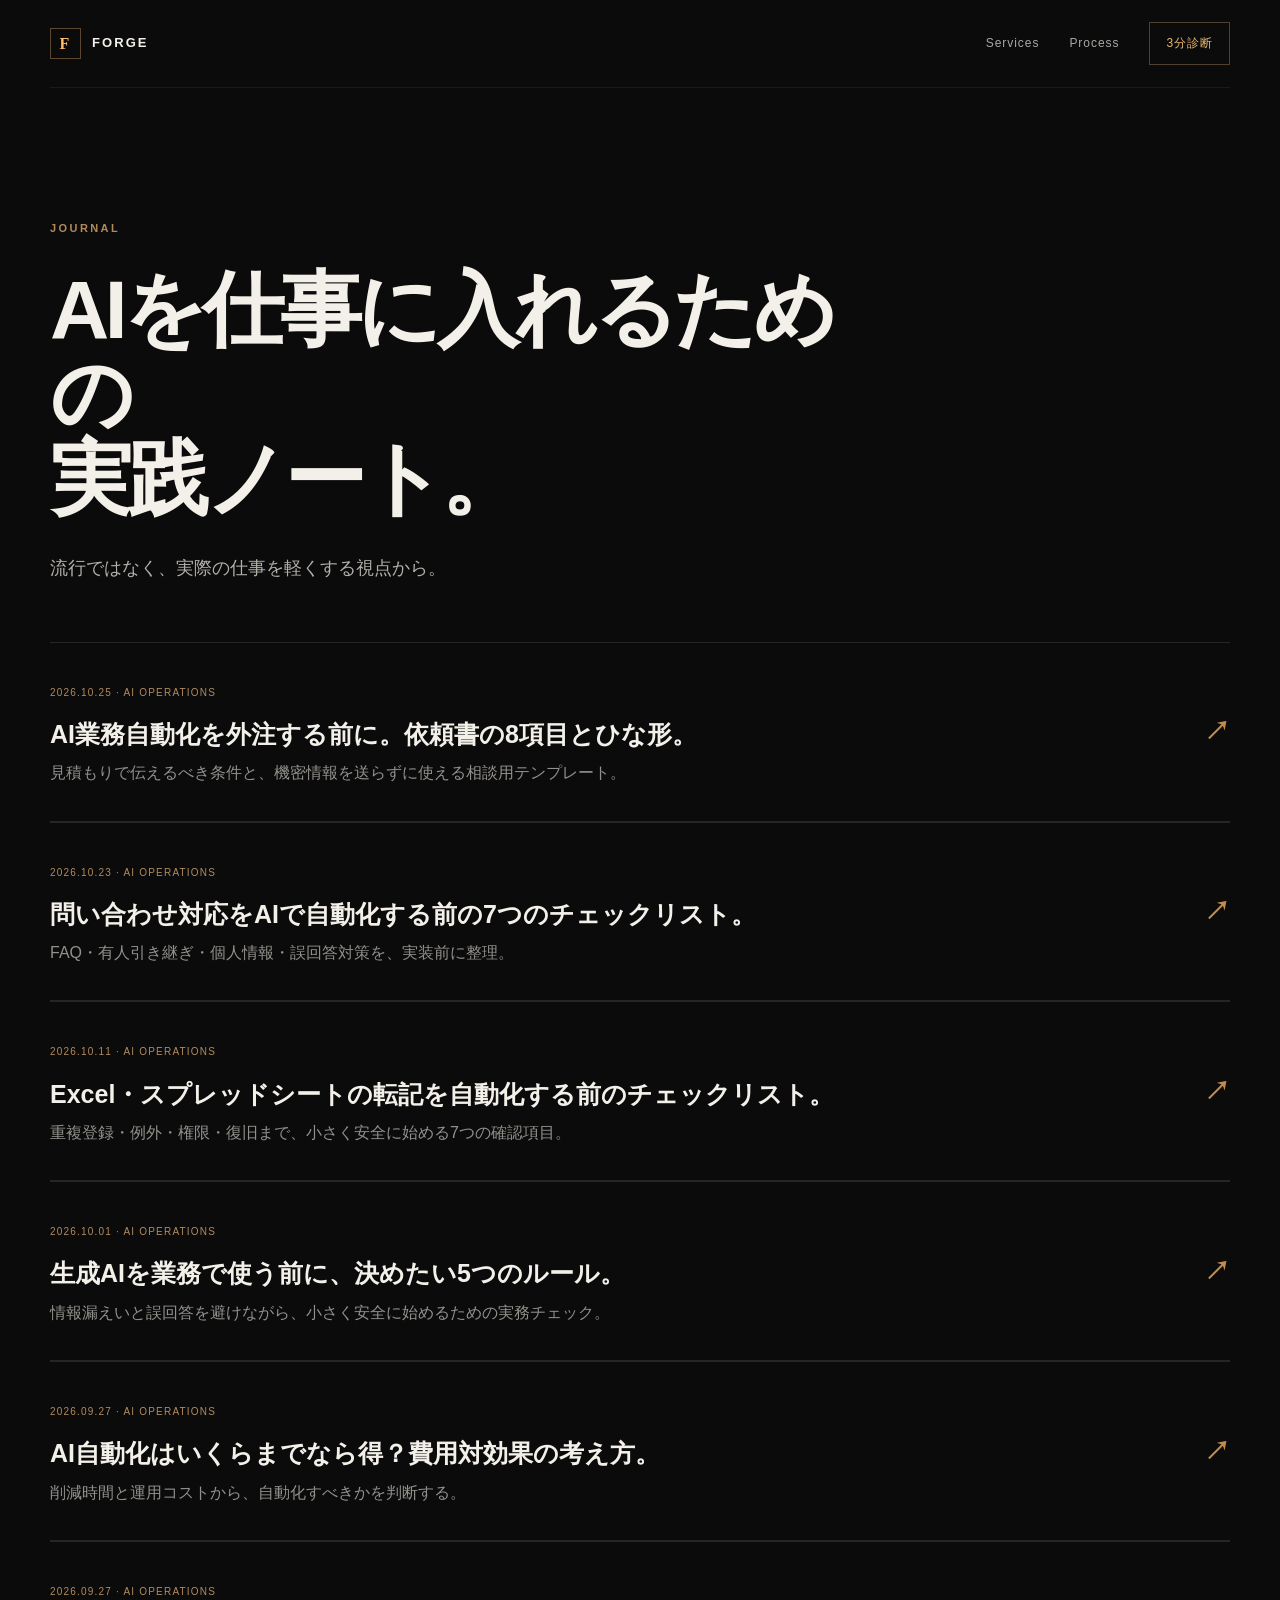
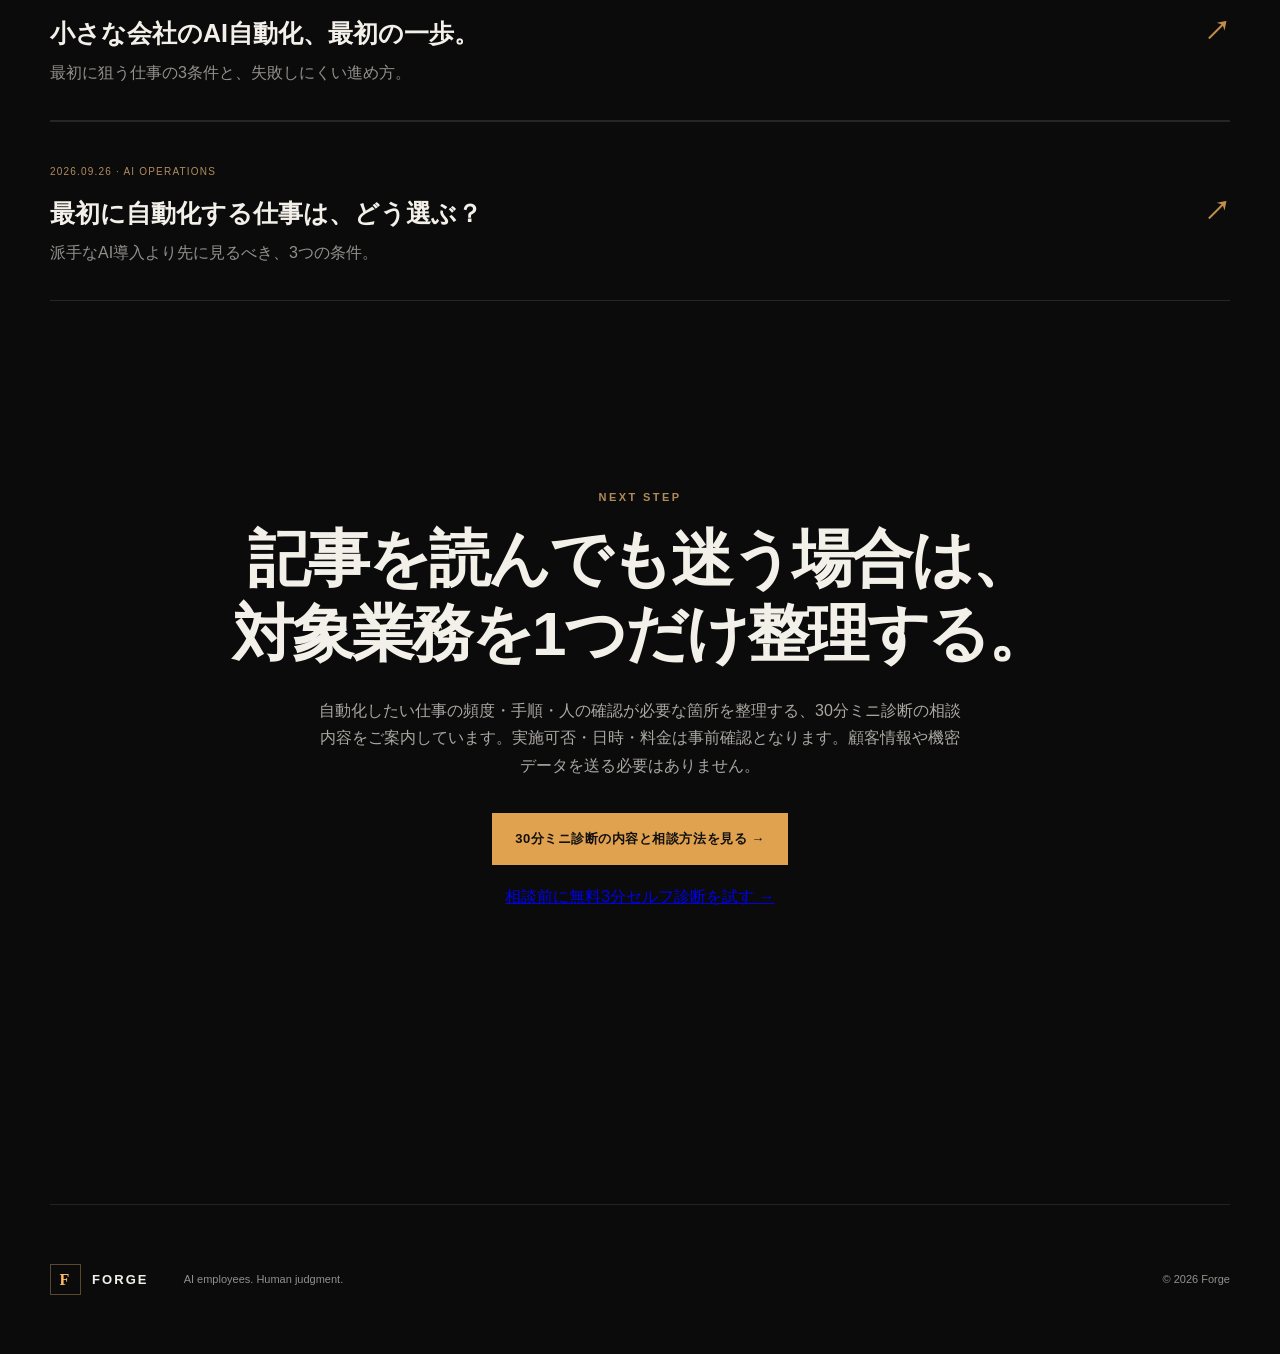
==== commit 23b38ea0: "Improve Journal-to-consultation path for EXP-002" ====
--- a/blog/index.html
+++ b/blog/index.html
@@ -1 +1 @@
-<!doctype html><html lang="ja"><head><meta charset="utf-8"><meta name="viewport" content="width=device-width,initial-scale=1"><title>Journal — Forge</title><meta name="description" content="AIと自動化を仕事に入れるためのForge実践ノート。"><link rel="canonical" href="https://gtakanowork-pixel.github.io/forge-site/blog/"><link rel="stylesheet" href="../assets/style.css"></head><body><header class="nav wrap"><a class="brand" href="../"><span class="mark">F</span>FORGE</a><nav><a href="../#services">Services</a><a href="../#process">Process</a><a class="nav-cta" href="../ai-automation-audit.html">3分診断</a></nav></header><main class="wrap section"><div class="section-head"><p class="kicker">JOURNAL</p><h1 style="font-size:clamp(48px,7vw,82px)">AIを仕事に入れるための<br>実践ノート。</h1><p class="lead">流行ではなく、実際の仕事を軽くする視点から。</p></div><a class="article-link" href="ai-automation-outsourcing-brief-template.html"><div><span>2026.10.25 · AI OPERATIONS</span><h3>AI業務自動化を外注する前に。依頼書の8項目とひな形。</h3><p>見積もりで伝えるべき条件と、機密情報を送らずに使える相談用テンプレート。</p></div><b>↗</b></a><a class="article-link" href="customer-support-ai-automation-checklist.html"><div><span>2026.10.23 · AI OPERATIONS</span><h3>問い合わせ対応をAIで自動化する前の7つのチェックリスト。</h3><p>FAQ・有人引き継ぎ・個人情報・誤回答対策を、実装前に整理。</p></div><b>↗</b></a><a class="article-link" href="spreadsheet-data-entry-automation-checklist.html"><div><span>2026.10.11 · AI OPERATIONS</span><h3>Excel・スプレッドシートの転記を自動化する前のチェックリスト。</h3><p>重複登録・例外・権限・復旧まで、小さく安全に始める7つの確認項目。</p></div><b>↗</b></a><a class="article-link" href="generative-ai-small-business-security-checklist.html"><div><span>2026.10.01 · AI OPERATIONS</span><h3>生成AIを業務で使う前に、決めたい5つのルール。</h3><p>情報漏えいと誤回答を避けながら、小さく安全に始めるための実務チェック。</p></div><b>↗</b></a><a class="article-link" href="ai-automation-cost-roi.html"><div><span>2026.09.27 · AI OPERATIONS</span><h3>AI自動化はいくらまでなら得？費用対効果の考え方。</h3><p>削減時間と運用コストから、自動化すべきかを判断する。</p></div><b>↗</b></a><a class="article-link" href="ai-automation-small-business-start.html"><div><span>2026.09.27 · AI OPERATIONS</span><h3>小さな会社のAI自動化、最初の一歩。</h3><p>最初に狙う仕事の3条件と、失敗しにくい進め方。</p></div><b>↗</b></a><a class="article-link" href="first-workflow-to-automate.html"><div><span>2026.09.26 · AI OPERATIONS</span><h3>最初に自動化する仕事は、どう選ぶ？</h3><p>派手なAI導入より先に見るべき、3つの条件。</p></div><b>↗</b></a></main><footer class="wrap"><div class="brand"><span class="mark">F</span>FORGE</div><p>AI employees. Human judgment.</p><p>© 2026 Forge</p></footer></body></html>+<!doctype html><html lang="ja"><head><meta charset="utf-8"><meta name="viewport" content="width=device-width,initial-scale=1"><title>Journal — Forge</title><meta name="description" content="AIと自動化を仕事に入れるためのForge実践ノート。"><link rel="canonical" href="https://gtakanowork-pixel.github.io/forge-site/blog/"><link rel="stylesheet" href="../assets/style.css"></head><body><header class="nav wrap"><a class="brand" href="../"><span class="mark">F</span>FORGE</a><nav><a href="../#services">Services</a><a href="../#process">Process</a><a class="nav-cta" href="../ai-automation-audit.html">3分診断</a></nav></header><main class="wrap section"><div class="section-head"><p class="kicker">JOURNAL</p><h1 style="font-size:clamp(48px,7vw,82px)">AIを仕事に入れるための<br>実践ノート。</h1><p class="lead">流行ではなく、実際の仕事を軽くする視点から。</p></div><a class="article-link" href="ai-automation-outsourcing-brief-template.html"><div><span>2026.10.25 · AI OPERATIONS</span><h3>AI業務自動化を外注する前に。依頼書の8項目とひな形。</h3><p>見積もりで伝えるべき条件と、機密情報を送らずに使える相談用テンプレート。</p></div><b>↗</b></a><a class="article-link" href="customer-support-ai-automation-checklist.html"><div><span>2026.10.23 · AI OPERATIONS</span><h3>問い合わせ対応をAIで自動化する前の7つのチェックリスト。</h3><p>FAQ・有人引き継ぎ・個人情報・誤回答対策を、実装前に整理。</p></div><b>↗</b></a><a class="article-link" href="spreadsheet-data-entry-automation-checklist.html"><div><span>2026.10.11 · AI OPERATIONS</span><h3>Excel・スプレッドシートの転記を自動化する前のチェックリスト。</h3><p>重複登録・例外・権限・復旧まで、小さく安全に始める7つの確認項目。</p></div><b>↗</b></a><a class="article-link" href="generative-ai-small-business-security-checklist.html"><div><span>2026.10.01 · AI OPERATIONS</span><h3>生成AIを業務で使う前に、決めたい5つのルール。</h3><p>情報漏えいと誤回答を避けながら、小さく安全に始めるための実務チェック。</p></div><b>↗</b></a><a class="article-link" href="ai-automation-cost-roi.html"><div><span>2026.09.27 · AI OPERATIONS</span><h3>AI自動化はいくらまでなら得？費用対効果の考え方。</h3><p>削減時間と運用コストから、自動化すべきかを判断する。</p></div><b>↗</b></a><a class="article-link" href="ai-automation-small-business-start.html"><div><span>2026.09.27 · AI OPERATIONS</span><h3>小さな会社のAI自動化、最初の一歩。</h3><p>最初に狙う仕事の3条件と、失敗しにくい進め方。</p></div><b>↗</b></a><a class="article-link" href="first-workflow-to-automate.html"><div><span>2026.09.26 · AI OPERATIONS</span><h3>最初に自動化する仕事は、どう選ぶ？</h3><p>派手なAI導入より先に見るべき、3つの条件。</p></div><b>↗</b></a><section class="contact" aria-labelledby="journal-consult-heading" style="margin-top:56px"><p class="kicker">NEXT STEP</p><h2 id="journal-consult-heading">記事を読んでも迷う場合は、<br>対象業務を1つだけ整理する。</h2><p>自動化したい仕事の頻度・手順・人の確認が必要な箇所を整理する、30分ミニ診断の相談内容をご案内しています。実施可否・日時・料金は事前確認となります。顧客情報や機密データを送る必要はありません。</p><a class="button primary" href="../automation-consultation.html">30分ミニ診断の内容と相談方法を見る →</a><p style="margin-top:18px"><a href="../ai-automation-audit.html">相談前に無料3分セルフ診断を試す →</a></p></section></main><footer class="wrap"><div class="brand"><span class="mark">F</span>FORGE</div><p>AI employees. Human judgment.</p><p>© 2026 Forge</p></footer></body></html>
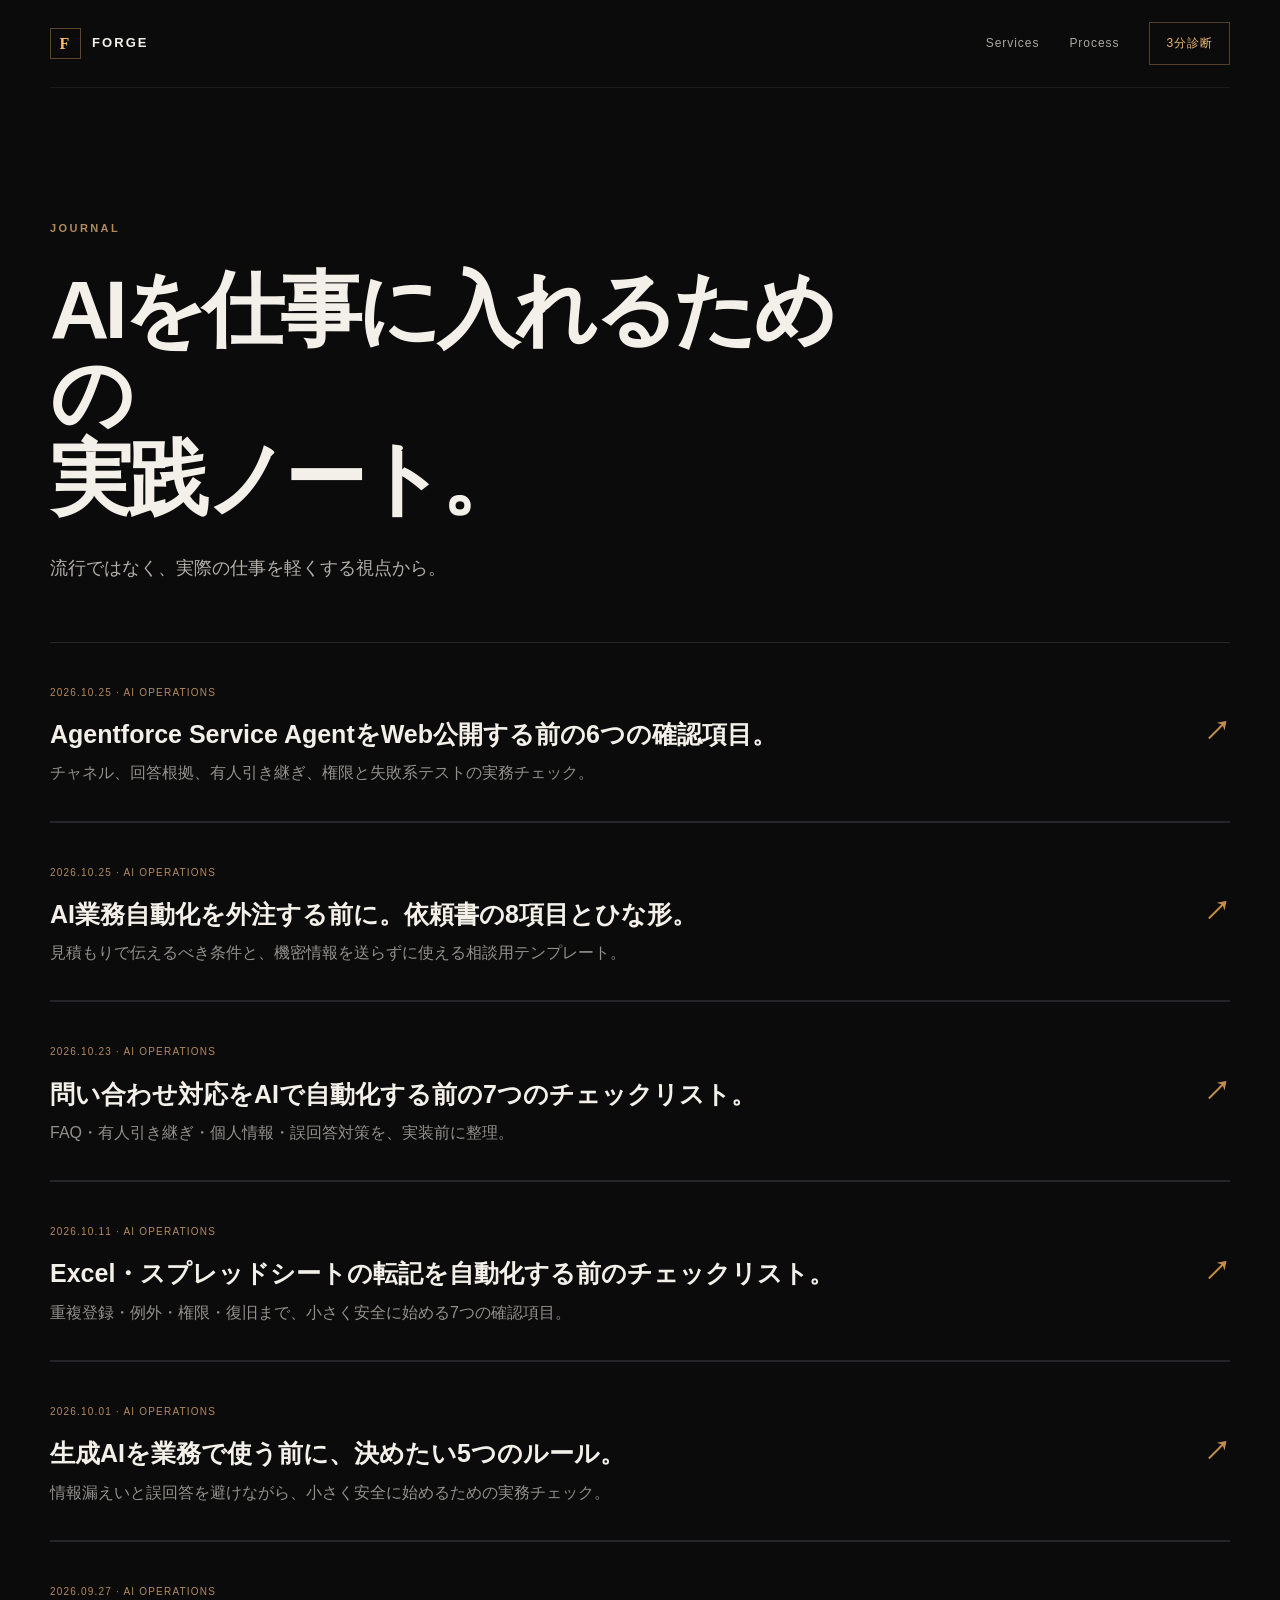
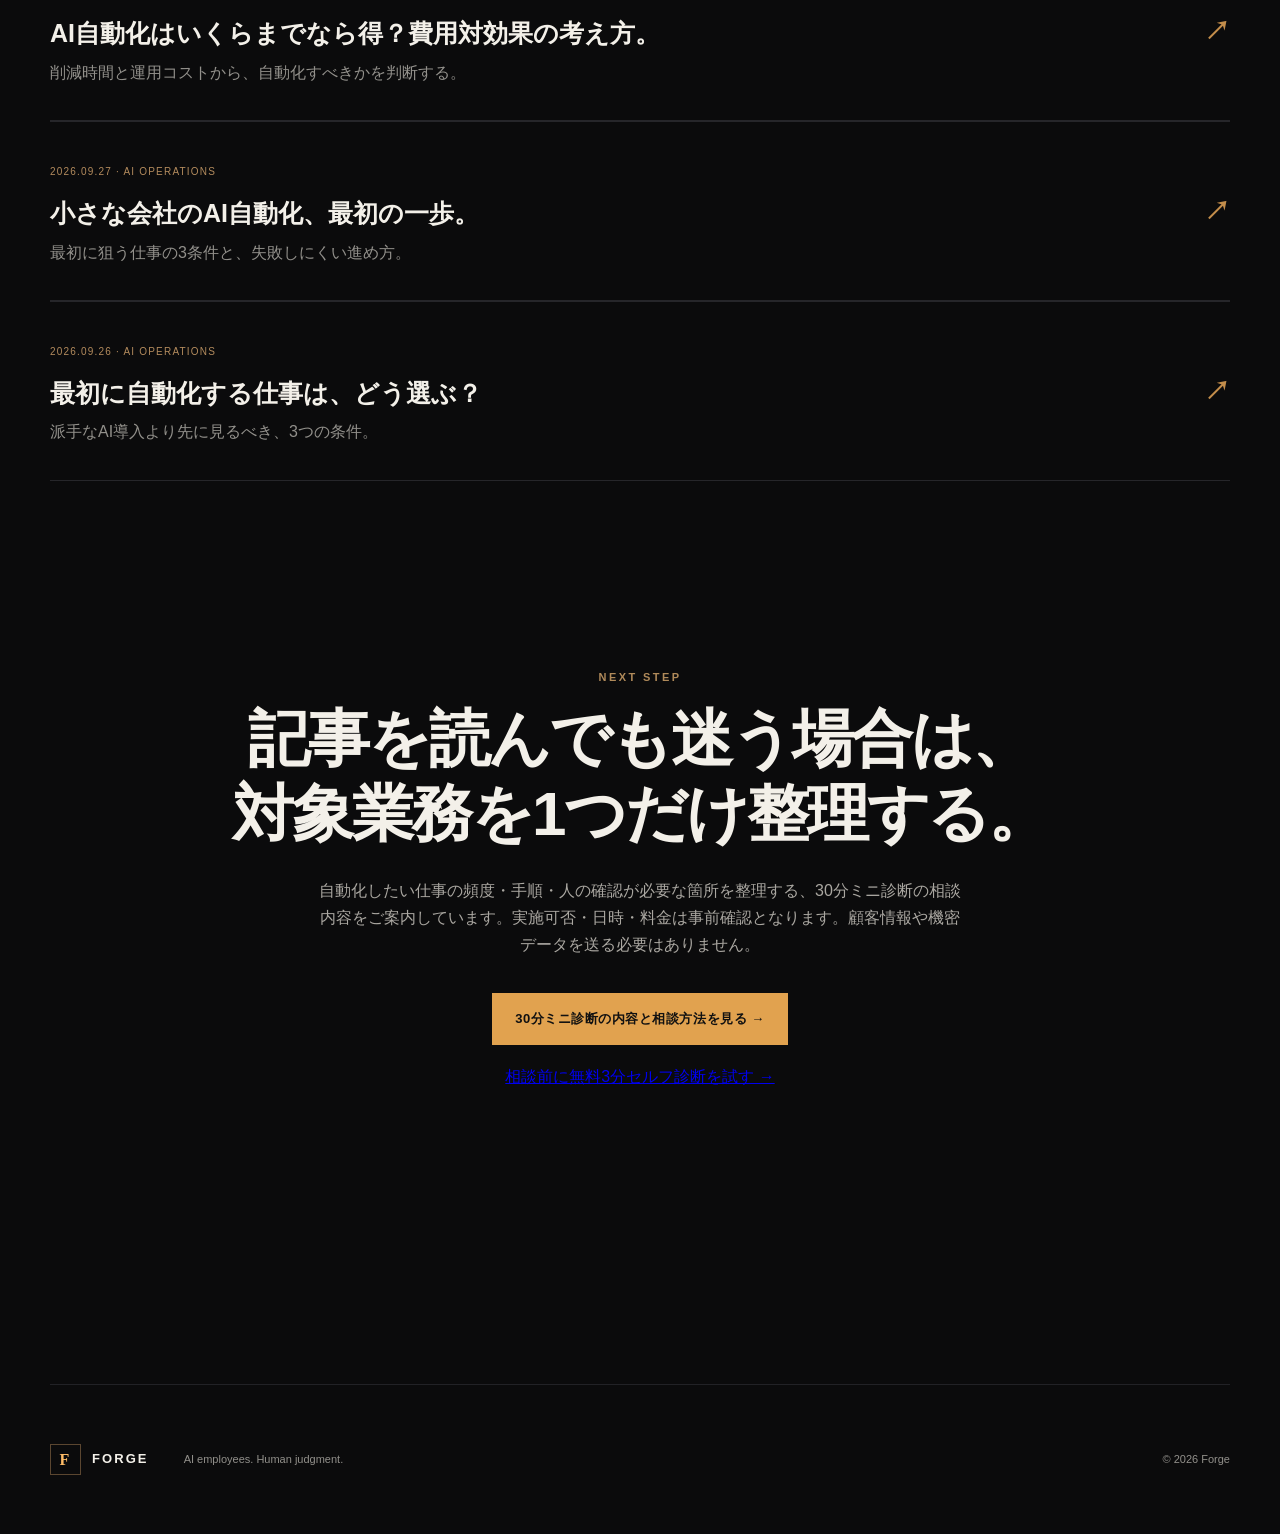
==== commit 241922ba: "Publish focused Agentforce web deployment checklist for EXP-002" ====
--- a/blog/index.html
+++ b/blog/index.html
@@ -1 +1 @@
-<!doctype html><html lang="ja"><head><meta charset="utf-8"><meta name="viewport" content="width=device-width,initial-scale=1"><title>Journal — Forge</title><meta name="description" content="AIと自動化を仕事に入れるためのForge実践ノート。"><link rel="canonical" href="https://gtakanowork-pixel.github.io/forge-site/blog/"><link rel="stylesheet" href="../assets/style.css"></head><body><header class="nav wrap"><a class="brand" href="../"><span class="mark">F</span>FORGE</a><nav><a href="../#services">Services</a><a href="../#process">Process</a><a class="nav-cta" href="../ai-automation-audit.html">3分診断</a></nav></header><main class="wrap section"><div class="section-head"><p class="kicker">JOURNAL</p><h1 style="font-size:clamp(48px,7vw,82px)">AIを仕事に入れるための<br>実践ノート。</h1><p class="lead">流行ではなく、実際の仕事を軽くする視点から。</p></div><a class="article-link" href="ai-automation-outsourcing-brief-template.html"><div><span>2026.10.25 · AI OPERATIONS</span><h3>AI業務自動化を外注する前に。依頼書の8項目とひな形。</h3><p>見積もりで伝えるべき条件と、機密情報を送らずに使える相談用テンプレート。</p></div><b>↗</b></a><a class="article-link" href="customer-support-ai-automation-checklist.html"><div><span>2026.10.23 · AI OPERATIONS</span><h3>問い合わせ対応をAIで自動化する前の7つのチェックリスト。</h3><p>FAQ・有人引き継ぎ・個人情報・誤回答対策を、実装前に整理。</p></div><b>↗</b></a><a class="article-link" href="spreadsheet-data-entry-automation-checklist.html"><div><span>2026.10.11 · AI OPERATIONS</span><h3>Excel・スプレッドシートの転記を自動化する前のチェックリスト。</h3><p>重複登録・例外・権限・復旧まで、小さく安全に始める7つの確認項目。</p></div><b>↗</b></a><a class="article-link" href="generative-ai-small-business-security-checklist.html"><div><span>2026.10.01 · AI OPERATIONS</span><h3>生成AIを業務で使う前に、決めたい5つのルール。</h3><p>情報漏えいと誤回答を避けながら、小さく安全に始めるための実務チェック。</p></div><b>↗</b></a><a class="article-link" href="ai-automation-cost-roi.html"><div><span>2026.09.27 · AI OPERATIONS</span><h3>AI自動化はいくらまでなら得？費用対効果の考え方。</h3><p>削減時間と運用コストから、自動化すべきかを判断する。</p></div><b>↗</b></a><a class="article-link" href="ai-automation-small-business-start.html"><div><span>2026.09.27 · AI OPERATIONS</span><h3>小さな会社のAI自動化、最初の一歩。</h3><p>最初に狙う仕事の3条件と、失敗しにくい進め方。</p></div><b>↗</b></a><a class="article-link" href="first-workflow-to-automate.html"><div><span>2026.09.26 · AI OPERATIONS</span><h3>最初に自動化する仕事は、どう選ぶ？</h3><p>派手なAI導入より先に見るべき、3つの条件。</p></div><b>↗</b></a><section class="contact" aria-labelledby="journal-consult-heading" style="margin-top:56px"><p class="kicker">NEXT STEP</p><h2 id="journal-consult-heading">記事を読んでも迷う場合は、<br>対象業務を1つだけ整理する。</h2><p>自動化したい仕事の頻度・手順・人の確認が必要な箇所を整理する、30分ミニ診断の相談内容をご案内しています。実施可否・日時・料金は事前確認となります。顧客情報や機密データを送る必要はありません。</p><a class="button primary" href="../automation-consultation.html">30分ミニ診断の内容と相談方法を見る →</a><p style="margin-top:18px"><a href="../ai-automation-audit.html">相談前に無料3分セルフ診断を試す →</a></p></section></main><footer class="wrap"><div class="brand"><span class="mark">F</span>FORGE</div><p>AI employees. Human judgment.</p><p>© 2026 Forge</p></footer></body></html>+<!doctype html><html lang="ja"><head><meta charset="utf-8"><meta name="viewport" content="width=device-width,initial-scale=1"><title>Journal — Forge</title><meta name="description" content="AIと自動化を仕事に入れるためのForge実践ノート。"><link rel="canonical" href="https://gtakanowork-pixel.github.io/forge-site/blog/"><link rel="stylesheet" href="../assets/style.css"></head><body><header class="nav wrap"><a class="brand" href="../"><span class="mark">F</span>FORGE</a><nav><a href="../#services">Services</a><a href="../#process">Process</a><a class="nav-cta" href="../ai-automation-audit.html">3分診断</a></nav></header><main class="wrap section"><div class="section-head"><p class="kicker">JOURNAL</p><h1 style="font-size:clamp(48px,7vw,82px)">AIを仕事に入れるための<br>実践ノート。</h1><p class="lead">流行ではなく、実際の仕事を軽くする視点から。</p></div><a class="article-link" href="agentforce-service-agent-web-deployment-checklist.html"><div><span>2026.10.25 · AI OPERATIONS</span><h3>Agentforce Service AgentをWeb公開する前の6つの確認項目。</h3><p>チャネル、回答根拠、有人引き継ぎ、権限と失敗系テストの実務チェック。</p></div><b>↗</b></a><a class="article-link" href="ai-automation-outsourcing-brief-template.html"><div><span>2026.10.25 · AI OPERATIONS</span><h3>AI業務自動化を外注する前に。依頼書の8項目とひな形。</h3><p>見積もりで伝えるべき条件と、機密情報を送らずに使える相談用テンプレート。</p></div><b>↗</b></a><a class="article-link" href="customer-support-ai-automation-checklist.html"><div><span>2026.10.23 · AI OPERATIONS</span><h3>問い合わせ対応をAIで自動化する前の7つのチェックリスト。</h3><p>FAQ・有人引き継ぎ・個人情報・誤回答対策を、実装前に整理。</p></div><b>↗</b></a><a class="article-link" href="spreadsheet-data-entry-automation-checklist.html"><div><span>2026.10.11 · AI OPERATIONS</span><h3>Excel・スプレッドシートの転記を自動化する前のチェックリスト。</h3><p>重複登録・例外・権限・復旧まで、小さく安全に始める7つの確認項目。</p></div><b>↗</b></a><a class="article-link" href="generative-ai-small-business-security-checklist.html"><div><span>2026.10.01 · AI OPERATIONS</span><h3>生成AIを業務で使う前に、決めたい5つのルール。</h3><p>情報漏えいと誤回答を避けながら、小さく安全に始めるための実務チェック。</p></div><b>↗</b></a><a class="article-link" href="ai-automation-cost-roi.html"><div><span>2026.09.27 · AI OPERATIONS</span><h3>AI自動化はいくらまでなら得？費用対効果の考え方。</h3><p>削減時間と運用コストから、自動化すべきかを判断する。</p></div><b>↗</b></a><a class="article-link" href="ai-automation-small-business-start.html"><div><span>2026.09.27 · AI OPERATIONS</span><h3>小さな会社のAI自動化、最初の一歩。</h3><p>最初に狙う仕事の3条件と、失敗しにくい進め方。</p></div><b>↗</b></a><a class="article-link" href="first-workflow-to-automate.html"><div><span>2026.09.26 · AI OPERATIONS</span><h3>最初に自動化する仕事は、どう選ぶ？</h3><p>派手なAI導入より先に見るべき、3つの条件。</p></div><b>↗</b></a><section class="contact" aria-labelledby="journal-consult-heading" style="margin-top:56px"><p class="kicker">NEXT STEP</p><h2 id="journal-consult-heading">記事を読んでも迷う場合は、<br>対象業務を1つだけ整理する。</h2><p>自動化したい仕事の頻度・手順・人の確認が必要な箇所を整理する、30分ミニ診断の相談内容をご案内しています。実施可否・日時・料金は事前確認となります。顧客情報や機密データを送る必要はありません。</p><a class="button primary" href="../automation-consultation.html">30分ミニ診断の内容と相談方法を見る →</a><p style="margin-top:18px"><a href="../ai-automation-audit.html">相談前に無料3分セルフ診断を試す →</a></p></section></main><footer class="wrap"><div class="brand"><span class="mark">F</span>FORGE</div><p>AI employees. Human judgment.</p><p>© 2026 Forge</p></footer></body></html>
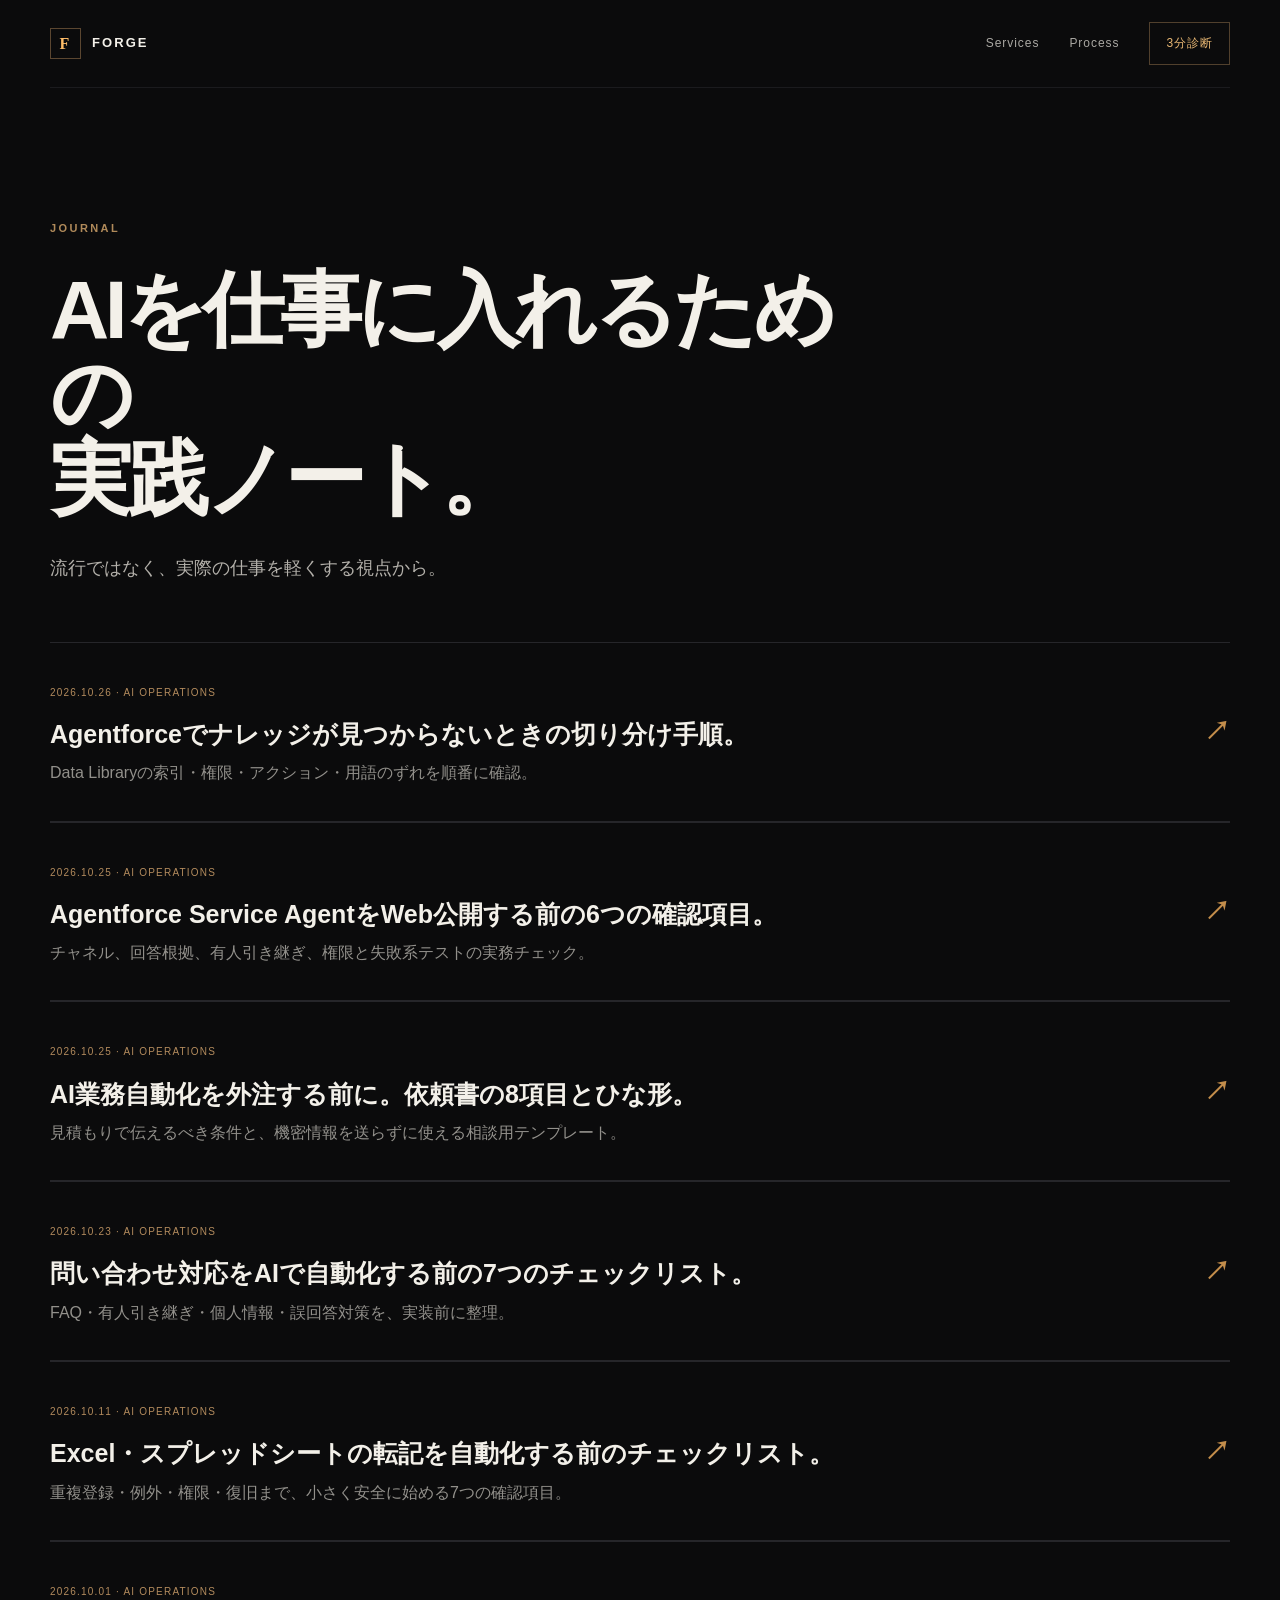
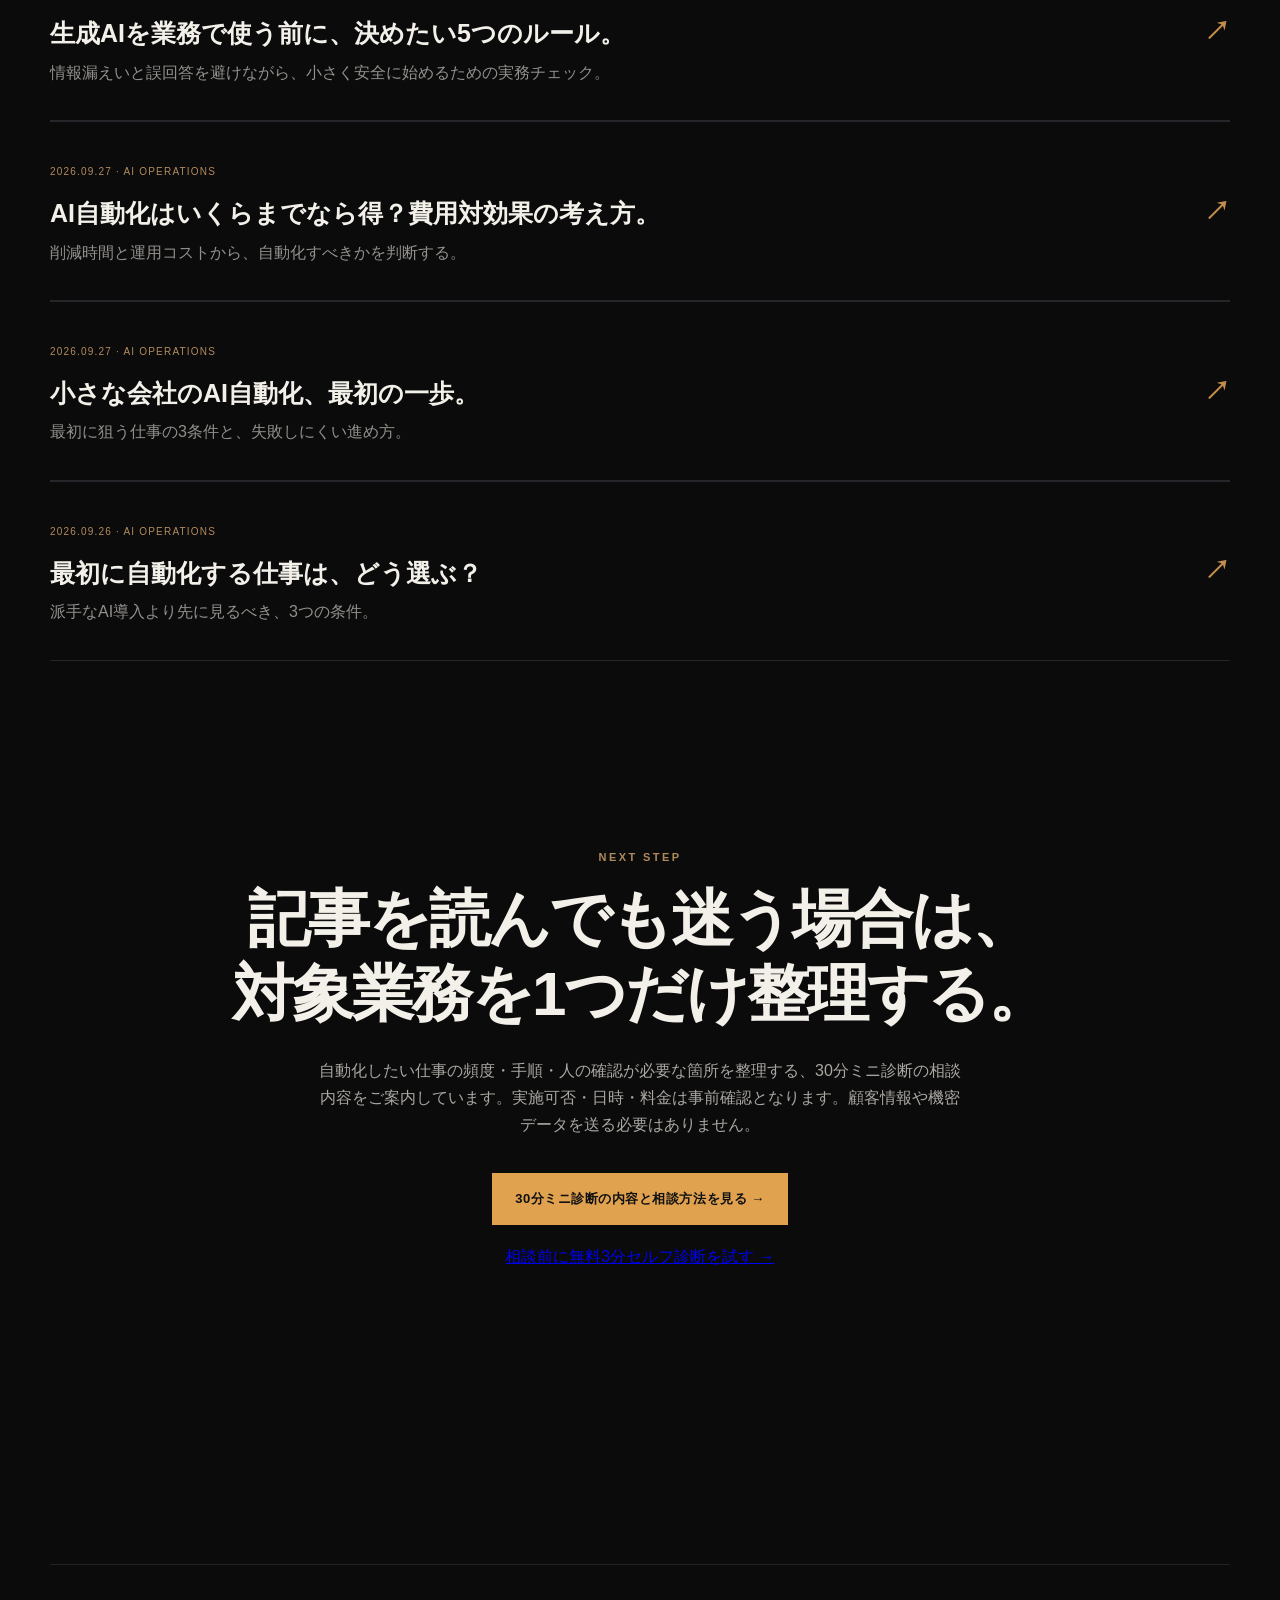
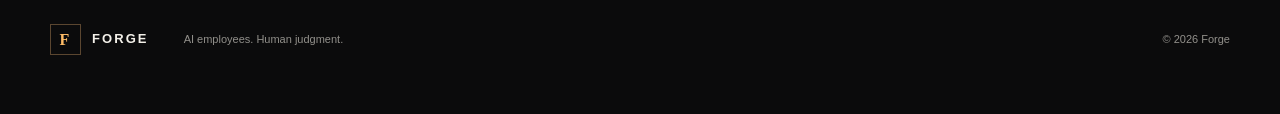
==== commit 3b1bf96b: "EXP-002: publish sourced Agentforce Knowledge troubleshooting guide" ====
--- a/blog/index.html
+++ b/blog/index.html
@@ -1 +1 @@
-<!doctype html><html lang="ja"><head><meta charset="utf-8"><meta name="viewport" content="width=device-width,initial-scale=1"><title>Journal — Forge</title><meta name="description" content="AIと自動化を仕事に入れるためのForge実践ノート。"><link rel="canonical" href="https://gtakanowork-pixel.github.io/forge-site/blog/"><link rel="stylesheet" href="../assets/style.css"></head><body><header class="nav wrap"><a class="brand" href="../"><span class="mark">F</span>FORGE</a><nav><a href="../#services">Services</a><a href="../#process">Process</a><a class="nav-cta" href="../ai-automation-audit.html">3分診断</a></nav></header><main class="wrap section"><div class="section-head"><p class="kicker">JOURNAL</p><h1 style="font-size:clamp(48px,7vw,82px)">AIを仕事に入れるための<br>実践ノート。</h1><p class="lead">流行ではなく、実際の仕事を軽くする視点から。</p></div><a class="article-link" href="agentforce-service-agent-web-deployment-checklist.html"><div><span>2026.10.25 · AI OPERATIONS</span><h3>Agentforce Service AgentをWeb公開する前の6つの確認項目。</h3><p>チャネル、回答根拠、有人引き継ぎ、権限と失敗系テストの実務チェック。</p></div><b>↗</b></a><a class="article-link" href="ai-automation-outsourcing-brief-template.html"><div><span>2026.10.25 · AI OPERATIONS</span><h3>AI業務自動化を外注する前に。依頼書の8項目とひな形。</h3><p>見積もりで伝えるべき条件と、機密情報を送らずに使える相談用テンプレート。</p></div><b>↗</b></a><a class="article-link" href="customer-support-ai-automation-checklist.html"><div><span>2026.10.23 · AI OPERATIONS</span><h3>問い合わせ対応をAIで自動化する前の7つのチェックリスト。</h3><p>FAQ・有人引き継ぎ・個人情報・誤回答対策を、実装前に整理。</p></div><b>↗</b></a><a class="article-link" href="spreadsheet-data-entry-automation-checklist.html"><div><span>2026.10.11 · AI OPERATIONS</span><h3>Excel・スプレッドシートの転記を自動化する前のチェックリスト。</h3><p>重複登録・例外・権限・復旧まで、小さく安全に始める7つの確認項目。</p></div><b>↗</b></a><a class="article-link" href="generative-ai-small-business-security-checklist.html"><div><span>2026.10.01 · AI OPERATIONS</span><h3>生成AIを業務で使う前に、決めたい5つのルール。</h3><p>情報漏えいと誤回答を避けながら、小さく安全に始めるための実務チェック。</p></div><b>↗</b></a><a class="article-link" href="ai-automation-cost-roi.html"><div><span>2026.09.27 · AI OPERATIONS</span><h3>AI自動化はいくらまでなら得？費用対効果の考え方。</h3><p>削減時間と運用コストから、自動化すべきかを判断する。</p></div><b>↗</b></a><a class="article-link" href="ai-automation-small-business-start.html"><div><span>2026.09.27 · AI OPERATIONS</span><h3>小さな会社のAI自動化、最初の一歩。</h3><p>最初に狙う仕事の3条件と、失敗しにくい進め方。</p></div><b>↗</b></a><a class="article-link" href="first-workflow-to-automate.html"><div><span>2026.09.26 · AI OPERATIONS</span><h3>最初に自動化する仕事は、どう選ぶ？</h3><p>派手なAI導入より先に見るべき、3つの条件。</p></div><b>↗</b></a><section class="contact" aria-labelledby="journal-consult-heading" style="margin-top:56px"><p class="kicker">NEXT STEP</p><h2 id="journal-consult-heading">記事を読んでも迷う場合は、<br>対象業務を1つだけ整理する。</h2><p>自動化したい仕事の頻度・手順・人の確認が必要な箇所を整理する、30分ミニ診断の相談内容をご案内しています。実施可否・日時・料金は事前確認となります。顧客情報や機密データを送る必要はありません。</p><a class="button primary" href="../automation-consultation.html">30分ミニ診断の内容と相談方法を見る →</a><p style="margin-top:18px"><a href="../ai-automation-audit.html">相談前に無料3分セルフ診断を試す →</a></p></section></main><footer class="wrap"><div class="brand"><span class="mark">F</span>FORGE</div><p>AI employees. Human judgment.</p><p>© 2026 Forge</p></footer></body></html>+<!doctype html><html lang="ja"><head><meta charset="utf-8"><meta name="viewport" content="width=device-width,initial-scale=1"><title>Journal — Forge</title><meta name="description" content="AIと自動化を仕事に入れるためのForge実践ノート。"><link rel="canonical" href="https://gtakanowork-pixel.github.io/forge-site/blog/"><link rel="stylesheet" href="../assets/style.css"></head><body><header class="nav wrap"><a class="brand" href="../"><span class="mark">F</span>FORGE</a><nav><a href="../#services">Services</a><a href="../#process">Process</a><a class="nav-cta" href="../ai-automation-audit.html">3分診断</a></nav></header><main class="wrap section"><div class="section-head"><p class="kicker">JOURNAL</p><h1 style="font-size:clamp(48px,7vw,82px)">AIを仕事に入れるための<br>実践ノート。</h1><p class="lead">流行ではなく、実際の仕事を軽くする視点から。</p></div><a class="article-link" href="agentforce-knowledge-not-found-troubleshooting.html"><div><span>2026.10.26 · AI OPERATIONS</span><h3>Agentforceでナレッジが見つからないときの切り分け手順。</h3><p>Data Libraryの索引・権限・アクション・用語のずれを順番に確認。</p></div><b>↗</b></a><a class="article-link" href="agentforce-service-agent-web-deployment-checklist.html"><div><span>2026.10.25 · AI OPERATIONS</span><h3>Agentforce Service AgentをWeb公開する前の6つの確認項目。</h3><p>チャネル、回答根拠、有人引き継ぎ、権限と失敗系テストの実務チェック。</p></div><b>↗</b></a><a class="article-link" href="ai-automation-outsourcing-brief-template.html"><div><span>2026.10.25 · AI OPERATIONS</span><h3>AI業務自動化を外注する前に。依頼書の8項目とひな形。</h3><p>見積もりで伝えるべき条件と、機密情報を送らずに使える相談用テンプレート。</p></div><b>↗</b></a><a class="article-link" href="customer-support-ai-automation-checklist.html"><div><span>2026.10.23 · AI OPERATIONS</span><h3>問い合わせ対応をAIで自動化する前の7つのチェックリスト。</h3><p>FAQ・有人引き継ぎ・個人情報・誤回答対策を、実装前に整理。</p></div><b>↗</b></a><a class="article-link" href="spreadsheet-data-entry-automation-checklist.html"><div><span>2026.10.11 · AI OPERATIONS</span><h3>Excel・スプレッドシートの転記を自動化する前のチェックリスト。</h3><p>重複登録・例外・権限・復旧まで、小さく安全に始める7つの確認項目。</p></div><b>↗</b></a><a class="article-link" href="generative-ai-small-business-security-checklist.html"><div><span>2026.10.01 · AI OPERATIONS</span><h3>生成AIを業務で使う前に、決めたい5つのルール。</h3><p>情報漏えいと誤回答を避けながら、小さく安全に始めるための実務チェック。</p></div><b>↗</b></a><a class="article-link" href="ai-automation-cost-roi.html"><div><span>2026.09.27 · AI OPERATIONS</span><h3>AI自動化はいくらまでなら得？費用対効果の考え方。</h3><p>削減時間と運用コストから、自動化すべきかを判断する。</p></div><b>↗</b></a><a class="article-link" href="ai-automation-small-business-start.html"><div><span>2026.09.27 · AI OPERATIONS</span><h3>小さな会社のAI自動化、最初の一歩。</h3><p>最初に狙う仕事の3条件と、失敗しにくい進め方。</p></div><b>↗</b></a><a class="article-link" href="first-workflow-to-automate.html"><div><span>2026.09.26 · AI OPERATIONS</span><h3>最初に自動化する仕事は、どう選ぶ？</h3><p>派手なAI導入より先に見るべき、3つの条件。</p></div><b>↗</b></a><section class="contact" aria-labelledby="journal-consult-heading" style="margin-top:56px"><p class="kicker">NEXT STEP</p><h2 id="journal-consult-heading">記事を読んでも迷う場合は、<br>対象業務を1つだけ整理する。</h2><p>自動化したい仕事の頻度・手順・人の確認が必要な箇所を整理する、30分ミニ診断の相談内容をご案内しています。実施可否・日時・料金は事前確認となります。顧客情報や機密データを送る必要はありません。</p><a class="button primary" href="../automation-consultation.html">30分ミニ診断の内容と相談方法を見る →</a><p style="margin-top:18px"><a href="../ai-automation-audit.html">相談前に無料3分セルフ診断を試す →</a></p></section></main><footer class="wrap"><div class="brand"><span class="mark">F</span>FORGE</div><p>AI employees. Human judgment.</p><p>© 2026 Forge</p></footer></body></html>
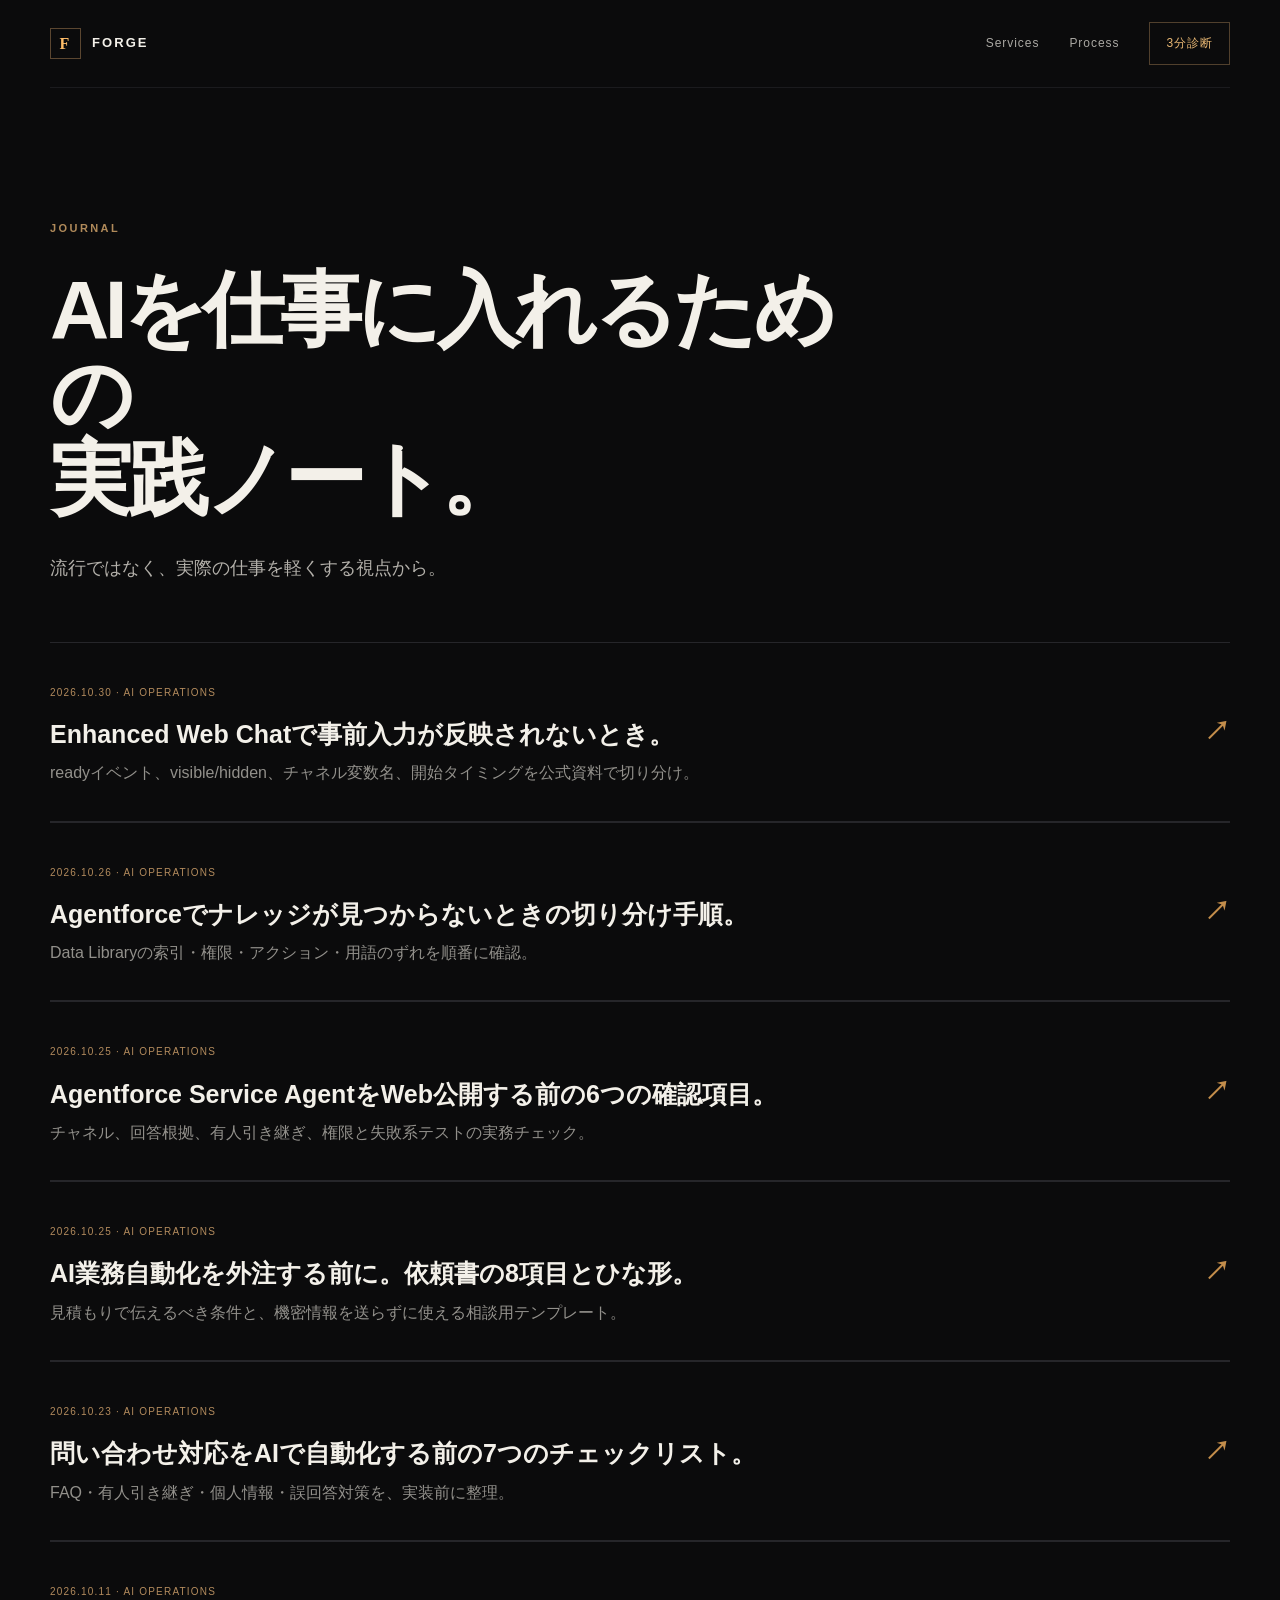
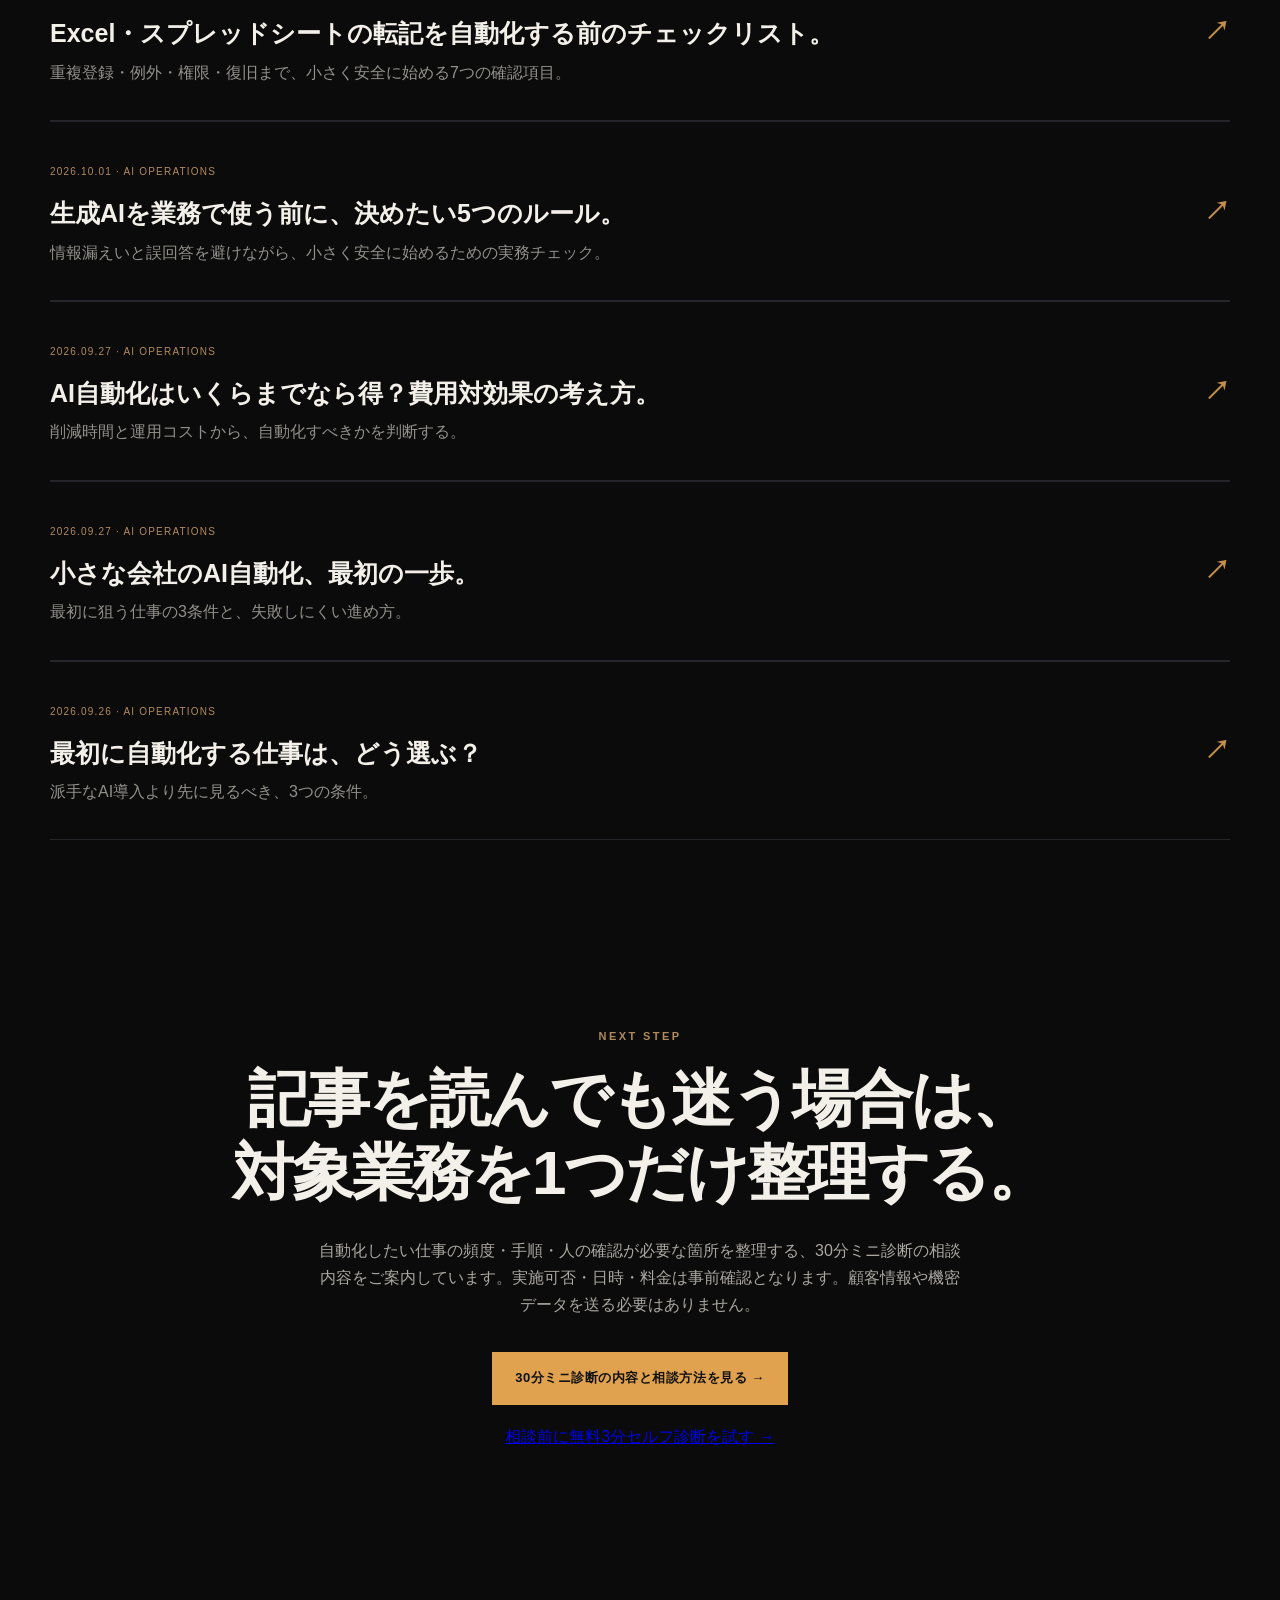
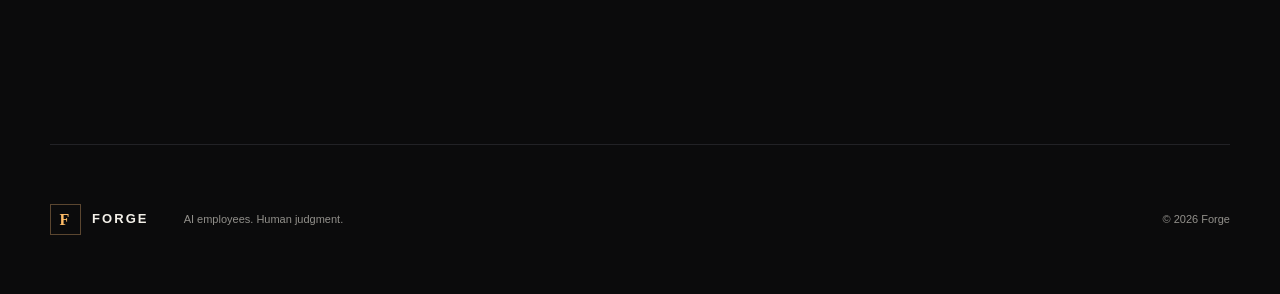
==== commit 73d9d010: "docs: list Enhanced Web Chat troubleshooting guide in Journal" ====
--- a/blog/index.html
+++ b/blog/index.html
@@ -1 +1 @@
-<!doctype html><html lang="ja"><head><meta charset="utf-8"><meta name="viewport" content="width=device-width,initial-scale=1"><title>Journal — Forge</title><meta name="description" content="AIと自動化を仕事に入れるためのForge実践ノート。"><link rel="canonical" href="https://gtakanowork-pixel.github.io/forge-site/blog/"><link rel="stylesheet" href="../assets/style.css"></head><body><header class="nav wrap"><a class="brand" href="../"><span class="mark">F</span>FORGE</a><nav><a href="../#services">Services</a><a href="../#process">Process</a><a class="nav-cta" href="../ai-automation-audit.html">3分診断</a></nav></header><main class="wrap section"><div class="section-head"><p class="kicker">JOURNAL</p><h1 style="font-size:clamp(48px,7vw,82px)">AIを仕事に入れるための<br>実践ノート。</h1><p class="lead">流行ではなく、実際の仕事を軽くする視点から。</p></div><a class="article-link" href="agentforce-knowledge-not-found-troubleshooting.html"><div><span>2026.10.26 · AI OPERATIONS</span><h3>Agentforceでナレッジが見つからないときの切り分け手順。</h3><p>Data Libraryの索引・権限・アクション・用語のずれを順番に確認。</p></div><b>↗</b></a><a class="article-link" href="agentforce-service-agent-web-deployment-checklist.html"><div><span>2026.10.25 · AI OPERATIONS</span><h3>Agentforce Service AgentをWeb公開する前の6つの確認項目。</h3><p>チャネル、回答根拠、有人引き継ぎ、権限と失敗系テストの実務チェック。</p></div><b>↗</b></a><a class="article-link" href="ai-automation-outsourcing-brief-template.html"><div><span>2026.10.25 · AI OPERATIONS</span><h3>AI業務自動化を外注する前に。依頼書の8項目とひな形。</h3><p>見積もりで伝えるべき条件と、機密情報を送らずに使える相談用テンプレート。</p></div><b>↗</b></a><a class="article-link" href="customer-support-ai-automation-checklist.html"><div><span>2026.10.23 · AI OPERATIONS</span><h3>問い合わせ対応をAIで自動化する前の7つのチェックリスト。</h3><p>FAQ・有人引き継ぎ・個人情報・誤回答対策を、実装前に整理。</p></div><b>↗</b></a><a class="article-link" href="spreadsheet-data-entry-automation-checklist.html"><div><span>2026.10.11 · AI OPERATIONS</span><h3>Excel・スプレッドシートの転記を自動化する前のチェックリスト。</h3><p>重複登録・例外・権限・復旧まで、小さく安全に始める7つの確認項目。</p></div><b>↗</b></a><a class="article-link" href="generative-ai-small-business-security-checklist.html"><div><span>2026.10.01 · AI OPERATIONS</span><h3>生成AIを業務で使う前に、決めたい5つのルール。</h3><p>情報漏えいと誤回答を避けながら、小さく安全に始めるための実務チェック。</p></div><b>↗</b></a><a class="article-link" href="ai-automation-cost-roi.html"><div><span>2026.09.27 · AI OPERATIONS</span><h3>AI自動化はいくらまでなら得？費用対効果の考え方。</h3><p>削減時間と運用コストから、自動化すべきかを判断する。</p></div><b>↗</b></a><a class="article-link" href="ai-automation-small-business-start.html"><div><span>2026.09.27 · AI OPERATIONS</span><h3>小さな会社のAI自動化、最初の一歩。</h3><p>最初に狙う仕事の3条件と、失敗しにくい進め方。</p></div><b>↗</b></a><a class="article-link" href="first-workflow-to-automate.html"><div><span>2026.09.26 · AI OPERATIONS</span><h3>最初に自動化する仕事は、どう選ぶ？</h3><p>派手なAI導入より先に見るべき、3つの条件。</p></div><b>↗</b></a><section class="contact" aria-labelledby="journal-consult-heading" style="margin-top:56px"><p class="kicker">NEXT STEP</p><h2 id="journal-consult-heading">記事を読んでも迷う場合は、<br>対象業務を1つだけ整理する。</h2><p>自動化したい仕事の頻度・手順・人の確認が必要な箇所を整理する、30分ミニ診断の相談内容をご案内しています。実施可否・日時・料金は事前確認となります。顧客情報や機密データを送る必要はありません。</p><a class="button primary" href="../automation-consultation.html">30分ミニ診断の内容と相談方法を見る →</a><p style="margin-top:18px"><a href="../ai-automation-audit.html">相談前に無料3分セルフ診断を試す →</a></p></section></main><footer class="wrap"><div class="brand"><span class="mark">F</span>FORGE</div><p>AI employees. Human judgment.</p><p>© 2026 Forge</p></footer></body></html>+<!doctype html><html lang="ja"><head><meta charset="utf-8"><meta name="viewport" content="width=device-width,initial-scale=1"><title>Journal — Forge</title><meta name="description" content="AIと自動化を仕事に入れるためのForge実践ノート。"><link rel="canonical" href="https://gtakanowork-pixel.github.io/forge-site/blog/"><link rel="stylesheet" href="../assets/style.css"></head><body><header class="nav wrap"><a class="brand" href="../"><span class="mark">F</span>FORGE</a><nav><a href="../#services">Services</a><a href="../#process">Process</a><a class="nav-cta" href="../ai-automation-audit.html">3分診断</a></nav></header><main class="wrap section"><div class="section-head"><p class="kicker">JOURNAL</p><h1 style="font-size:clamp(48px,7vw,82px)">AIを仕事に入れるための<br>実践ノート。</h1><p class="lead">流行ではなく、実際の仕事を軽くする視点から。</p></div><a class="article-link" href="enhanced-web-chat-prechat-fields-troubleshooting.html"><div><span>2026.10.30 · AI OPERATIONS</span><h3>Enhanced Web Chatで事前入力が反映されないとき。</h3><p>readyイベント、visible/hidden、チャネル変数名、開始タイミングを公式資料で切り分け。</p></div><b>↗</b></a><a class="article-link" href="agentforce-knowledge-not-found-troubleshooting.html"><div><span>2026.10.26 · AI OPERATIONS</span><h3>Agentforceでナレッジが見つからないときの切り分け手順。</h3><p>Data Libraryの索引・権限・アクション・用語のずれを順番に確認。</p></div><b>↗</b></a><a class="article-link" href="agentforce-service-agent-web-deployment-checklist.html"><div><span>2026.10.25 · AI OPERATIONS</span><h3>Agentforce Service AgentをWeb公開する前の6つの確認項目。</h3><p>チャネル、回答根拠、有人引き継ぎ、権限と失敗系テストの実務チェック。</p></div><b>↗</b></a><a class="article-link" href="ai-automation-outsourcing-brief-template.html"><div><span>2026.10.25 · AI OPERATIONS</span><h3>AI業務自動化を外注する前に。依頼書の8項目とひな形。</h3><p>見積もりで伝えるべき条件と、機密情報を送らずに使える相談用テンプレート。</p></div><b>↗</b></a><a class="article-link" href="customer-support-ai-automation-checklist.html"><div><span>2026.10.23 · AI OPERATIONS</span><h3>問い合わせ対応をAIで自動化する前の7つのチェックリスト。</h3><p>FAQ・有人引き継ぎ・個人情報・誤回答対策を、実装前に整理。</p></div><b>↗</b></a><a class="article-link" href="spreadsheet-data-entry-automation-checklist.html"><div><span>2026.10.11 · AI OPERATIONS</span><h3>Excel・スプレッドシートの転記を自動化する前のチェックリスト。</h3><p>重複登録・例外・権限・復旧まで、小さく安全に始める7つの確認項目。</p></div><b>↗</b></a><a class="article-link" href="generative-ai-small-business-security-checklist.html"><div><span>2026.10.01 · AI OPERATIONS</span><h3>生成AIを業務で使う前に、決めたい5つのルール。</h3><p>情報漏えいと誤回答を避けながら、小さく安全に始めるための実務チェック。</p></div><b>↗</b></a><a class="article-link" href="ai-automation-cost-roi.html"><div><span>2026.09.27 · AI OPERATIONS</span><h3>AI自動化はいくらまでなら得？費用対効果の考え方。</h3><p>削減時間と運用コストから、自動化すべきかを判断する。</p></div><b>↗</b></a><a class="article-link" href="ai-automation-small-business-start.html"><div><span>2026.09.27 · AI OPERATIONS</span><h3>小さな会社のAI自動化、最初の一歩。</h3><p>最初に狙う仕事の3条件と、失敗しにくい進め方。</p></div><b>↗</b></a><a class="article-link" href="first-workflow-to-automate.html"><div><span>2026.09.26 · AI OPERATIONS</span><h3>最初に自動化する仕事は、どう選ぶ？</h3><p>派手なAI導入より先に見るべき、3つの条件。</p></div><b>↗</b></a><section class="contact" aria-labelledby="journal-consult-heading" style="margin-top:56px"><p class="kicker">NEXT STEP</p><h2 id="journal-consult-heading">記事を読んでも迷う場合は、<br>対象業務を1つだけ整理する。</h2><p>自動化したい仕事の頻度・手順・人の確認が必要な箇所を整理する、30分ミニ診断の相談内容をご案内しています。実施可否・日時・料金は事前確認となります。顧客情報や機密データを送る必要はありません。</p><a class="button primary" href="../automation-consultation.html">30分ミニ診断の内容と相談方法を見る →</a><p style="margin-top:18px"><a href="../ai-automation-audit.html">相談前に無料3分セルフ診断を試す →</a></p></section></main><footer class="wrap"><div class="brand"><span class="mark">F</span>FORGE</div><p>AI employees. Human judgment.</p><p>© 2026 Forge</p></footer></body></html>
--- a/assets/style.css
+++ b/assets/style.css
@@ -3,3 +3,8 @@
 a:focus-visible,button:focus-visible,input:focus-visible{outline:3px solid #ffbd68;outline-offset:3px}
 @media(max-width:360px){.nav nav{gap:12px}.nav nav a{font-size:11px}.nav-cta{padding:8px 10px}.brand{gap:7px;font-size:11px}}
 @media(prefers-reduced-motion:reduce){html{scroll-behavior:auto}}
+
+/* Existing audit checkboxes: make aria-checked selection visually perceivable.
+   !important overrides the legacy inline button background/border styles. */
+button[role="checkbox"][aria-checked="true"]{background:#3b2b1c!important;border-color:#ffbd68!important;box-shadow:inset 4px 0 0 #ffbd68}
+button[role="checkbox"][aria-checked="true"]::before{content:"✓ ";color:#ffbd68;font-weight:700}
